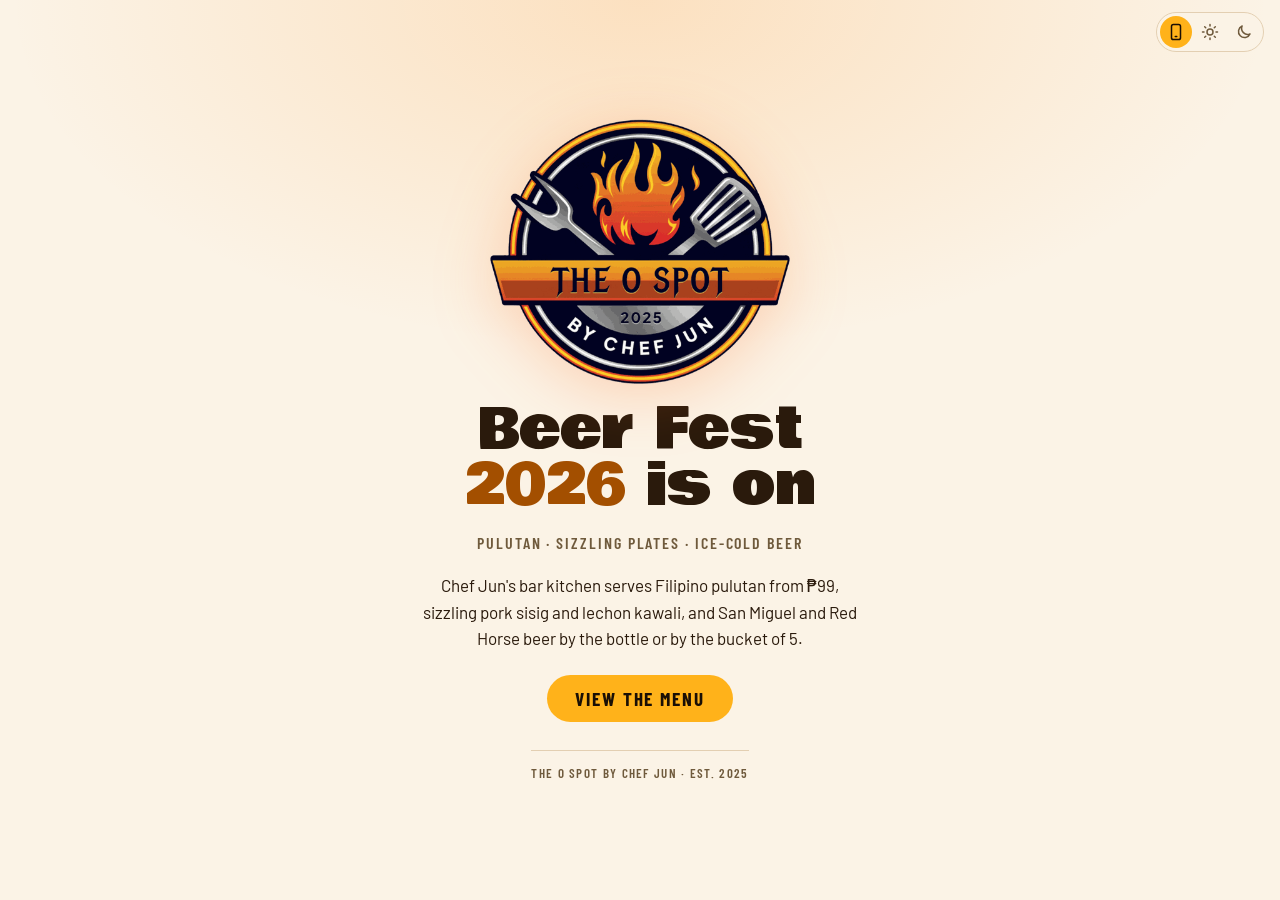
==== index.html @ 9d963316 "Add SEO and AEO: meta, Open Graph, JSON-LD (Restaurant, Menu, FAQ), FAQ section, sitemap, robots, ll" ====
<!doctype html>
<html lang="en-PH">
<head>
<meta charset="utf-8">
<meta name="viewport" content="width=device-width, initial-scale=1, viewport-fit=cover">
<title>The O Spot by Chef Jun | Pulutan, Sizzling Plates &amp; Beer</title>
<meta name="description" content="The O Spot by Chef Jun serves Filipino pulutan, sizzling sisig, lechon kawali and ice-cold San Miguel and Red Horse beer. See the Beer Fest 2026 menu and prices.">
<link rel="canonical" href="https://dhanmarlanortiz.github.io/theospot/">
<meta name="robots" content="index, follow, max-image-preview:large">
<meta property="og:type" content="website">
<meta property="og:site_name" content="The O Spot by Chef Jun">
<meta property="og:locale" content="en_PH">
<meta property="og:title" content="The O Spot by Chef Jun | Pulutan, Sizzling Plates &amp; Beer">
<meta property="og:description" content="The O Spot by Chef Jun serves Filipino pulutan, sizzling sisig, lechon kawali and ice-cold San Miguel and Red Horse beer. See the Beer Fest 2026 menu and prices.">
<meta property="og:url" content="https://dhanmarlanortiz.github.io/theospot/">
<meta property="og:image" content="https://dhanmarlanortiz.github.io/theospot/assets/og-image.jpg">
<meta property="og:image:width" content="1200">
<meta property="og:image:height" content="630">
<meta property="og:image:alt" content="The O Spot by Chef Jun logo">
<meta name="twitter:card" content="summary_large_image">
<meta name="twitter:title" content="The O Spot by Chef Jun | Pulutan, Sizzling Plates &amp; Beer">
<meta name="twitter:description" content="The O Spot by Chef Jun serves Filipino pulutan, sizzling sisig, lechon kawali and ice-cold San Miguel and Red Horse beer. See the Beer Fest 2026 menu and prices.">
<meta name="twitter:image" content="https://dhanmarlanortiz.github.io/theospot/assets/og-image.jpg">
<link rel="icon" href="assets/logo.png">
<meta name="color-scheme" content="dark light">
<meta name="theme-color" content="#140d08">
<script src="assets/theme.js"></script>
<link rel="preconnect" href="https://fonts.googleapis.com">
<link rel="preconnect" href="https://fonts.gstatic.com" crossorigin>
<link rel="stylesheet" href="https://fonts.googleapis.com/css2?family=Bowlby+One&family=Barlow+Condensed:wght@600;700&family=Barlow:wght@400&display=swap">
<style>
:root{
  --bg:#140d08; --fg:#f6ead8; --muted:#b9a58a; --line:#3a2a1b; --amber:#ffb21a; --ink:#1a0f05; --accent:#ffb21a; --glow:rgba(255,106,26,.18);
  --display:"Bowlby One","Arial Black",Impact,sans-serif;
  --cond:"Barlow Condensed","Arial Narrow",sans-serif;
  --body:"Barlow",system-ui,sans-serif;
  color-scheme:dark;
}
@media (prefers-color-scheme: light){
  :root:not([data-theme="dark"]){--bg:#fbf3e6;--fg:#2a1a0c;--muted:#6f5a3c;--line:#e3cfb2;--accent:#a34f00;--glow:rgba(255,150,40,.2);color-scheme:light}
}
:root[data-theme="light"]{--bg:#fbf3e6;--fg:#2a1a0c;--muted:#6f5a3c;--line:#e3cfb2;--accent:#a34f00;--glow:rgba(255,150,40,.2);color-scheme:light}
*{box-sizing:border-box}
html,body{height:100%}
body{margin:0;background:var(--bg);color:var(--fg);font:16px/1.5 var(--body);
  background-image:radial-gradient(900px 500px at 50% 0%,var(--glow),transparent 70%)}
main{min-height:100%;display:grid;place-items:center;text-align:center;padding-inline:16px;
  padding-block:calc(40px + env(safe-area-inset-top,0px)) calc(40px + env(safe-area-inset-bottom,0px))}
.card{display:grid;gap:18px;justify-items:center;max-width:560px}
.logo{width:clamp(200px,55vw,300px);height:auto;filter:drop-shadow(0 10px 30px rgba(255,106,26,.25))}
h1{margin:0;font:400 clamp(34px,8vw,56px)/1 var(--display);text-wrap:balance}
h1 span{color:var(--accent)}
p{margin:0;color:var(--muted);font:600 16px/1.4 var(--cond);letter-spacing:.12em;text-transform:uppercase}
.btn{display:inline-block;margin-top:6px;padding:14px 28px;border-radius:999px;background:var(--amber);color:var(--ink);
  font:700 19px/1 var(--cond);letter-spacing:.1em;text-transform:uppercase;text-decoration:none}
.btn:hover{filter:brightness(1.08)}
.btn:focus-visible{outline:3px solid var(--fg);outline-offset:3px}
footer{color:var(--muted);font:600 13px var(--cond);letter-spacing:.1em;text-transform:uppercase;border-top:1px solid var(--line);padding-top:14px;margin-top:10px}
.theme{position:fixed;top:calc(12px + env(safe-area-inset-top,0px));right:16px;display:flex;gap:2px;padding:3px;border:1.5px solid var(--line);border-radius:999px;background:var(--bg)}
.theme button{display:grid;place-items:center;width:32px;height:32px;padding:0;border:0;border-radius:999px;background:transparent;color:var(--muted);cursor:pointer}
.theme button svg{width:18px;height:18px}
.theme button:hover{color:var(--fg)}
.theme button[aria-pressed="true"]{background:var(--amber);color:var(--ink)}
.theme button:focus-visible{outline:2px solid var(--accent);outline-offset:2px}
.lead{margin:0;max-width:44ch;color:var(--fg);font:400 17px/1.55 var(--body);letter-spacing:0;text-transform:none}
</style>
<script type="application/ld+json">
{
 "@context": "https://schema.org",
 "@graph": [
  {
   "@type": "Restaurant",
   "@id": "https://dhanmarlanortiz.github.io/theospot/#restaurant",
   "name": "The O Spot by Chef Jun",
   "alternateName": "The O Spot",
   "url": "https://dhanmarlanortiz.github.io/theospot/",
   "logo": "https://dhanmarlanortiz.github.io/theospot/assets/logo.png",
   "image": "https://dhanmarlanortiz.github.io/theospot/assets/og-image.jpg",
   "foundingDate": "2025",
   "servesCuisine": [
    "Filipino",
    "Pulutan",
    "Bar food"
   ],
   "priceRange": "₱20–₱390",
   "currenciesAccepted": "PHP",
   "hasMenu": "https://dhanmarlanortiz.github.io/theospot/menu/"
  },
  {
   "@type": "WebSite",
   "@id": "https://dhanmarlanortiz.github.io/theospot/#website",
   "name": "The O Spot by Chef Jun",
   "url": "https://dhanmarlanortiz.github.io/theospot/",
   "inLanguage": "en-PH",
   "publisher": {
    "@id": "https://dhanmarlanortiz.github.io/theospot/#restaurant"
   }
  }
 ]
}
</script>
</head>
<body>
    <div class="theme" role="group" aria-label="Color theme">
  <button type="button" data-theme-set="auto" aria-pressed="true" aria-label="Match phone setting" title="Match phone setting"><svg viewBox="0 0 24 24" fill="none" stroke="currentColor" stroke-width="2" stroke-linecap="round" stroke-linejoin="round"><rect x="6" y="2" width="12" height="20" rx="2.5"/><path d="M11 18h2"/></svg></button>
  <button type="button" data-theme-set="light" aria-pressed="false" aria-label="Light mode" title="Light mode"><svg viewBox="0 0 24 24" fill="none" stroke="currentColor" stroke-width="2" stroke-linecap="round"><circle cx="12" cy="12" r="4"/><path d="M12 2v2M12 20v2M4.9 4.9l1.4 1.4M17.7 17.7l1.4 1.4M2 12h2M20 12h2M4.9 19.1l1.4-1.4M17.7 6.3l1.4-1.4"/></svg></button>
  <button type="button" data-theme-set="dark" aria-pressed="false" aria-label="Dark mode" title="Dark mode"><svg viewBox="0 0 24 24" fill="none" stroke="currentColor" stroke-width="2" stroke-linecap="round" stroke-linejoin="round"><path d="M20 14.5A8 8 0 0 1 9.5 4a8 8 0 1 0 10.5 10.5z"/></svg></button>
</div>
<main>
  <div class="card">
    <img class="logo" src="assets/logo.png" width="480" height="424" alt="The O Spot by Chef Jun logo">
    <h1>Beer Fest <span>2026</span> is on</h1>
    <p>Pulutan · Sizzling plates · Ice-cold beer</p>
    <p class="lead">Chef Jun's bar kitchen serves Filipino pulutan from ₱99, sizzling pork sisig and lechon kawali, and San Miguel and Red Horse beer by the bottle or by the bucket of 5.</p>
    <a class="btn" href="menu/">View the menu</a>
    <footer>The O Spot by Chef Jun · Est. 2025</footer>
  </div>
</main>
</body>
</html>
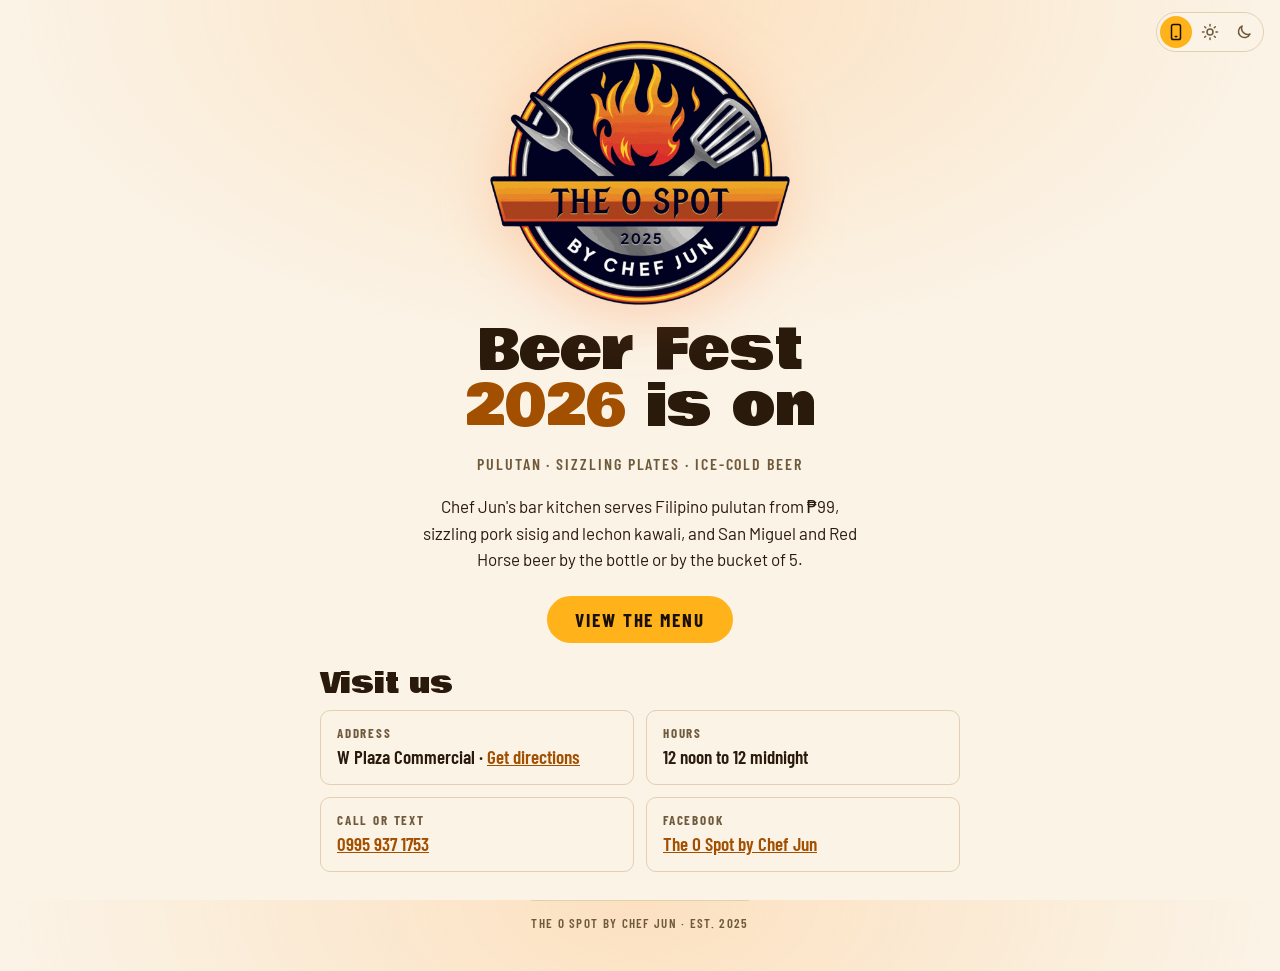
==== commit b83f1bf8: "Add location, hours, phone, map and Facebook to pages and structured data Co-Authored-By: Claude Opu" ====
--- a/index.html
+++ b/index.html
@@ -14,6 +14,8 @@
 <meta property="og:description" content="The O Spot by Chef Jun serves Filipino pulutan, sizzling sisig, lechon kawali and ice-cold San Miguel and Red Horse beer. See the Beer Fest 2026 menu and prices.">
 <meta property="og:url" content="https://dhanmarlanortiz.github.io/theospot/">
 <meta property="og:image" content="https://dhanmarlanortiz.github.io/theospot/assets/og-image.jpg">
+<meta property="og:image:secure_url" content="https://dhanmarlanortiz.github.io/theospot/assets/og-image.jpg">
+<meta property="og:image:type" content="image/jpeg">
 <meta property="og:image:width" content="1200">
 <meta property="og:image:height" content="630">
 <meta property="og:image:alt" content="The O Spot by Chef Jun logo">
@@ -21,7 +23,10 @@
 <meta name="twitter:title" content="The O Spot by Chef Jun | Pulutan, Sizzling Plates &amp; Beer">
 <meta name="twitter:description" content="The O Spot by Chef Jun serves Filipino pulutan, sizzling sisig, lechon kawali and ice-cold San Miguel and Red Horse beer. See the Beer Fest 2026 menu and prices.">
 <meta name="twitter:image" content="https://dhanmarlanortiz.github.io/theospot/assets/og-image.jpg">
-<link rel="icon" href="assets/logo.png">
+<link rel="icon" href="favicon.ico" sizes="any">
+<link rel="icon" type="image/png" sizes="32x32" href="assets/favicon-32.png">
+<link rel="apple-touch-icon" href="assets/apple-touch-icon.png">
+<link rel="manifest" href="site.webmanifest">
 <meta name="color-scheme" content="dark light">
 <meta name="theme-color" content="#140d08">
 <script src="assets/theme.js"></script>
@@ -46,7 +51,7 @@
   background-image:radial-gradient(900px 500px at 50% 0%,var(--glow),transparent 70%)}
 main{min-height:100%;display:grid;place-items:center;text-align:center;padding-inline:16px;
   padding-block:calc(40px + env(safe-area-inset-top,0px)) calc(40px + env(safe-area-inset-bottom,0px))}
-.card{display:grid;gap:18px;justify-items:center;max-width:560px}
+.card{display:grid;gap:18px;justify-items:center;max-width:640px;width:100%}
 .logo{width:clamp(200px,55vw,300px);height:auto;filter:drop-shadow(0 10px 30px rgba(255,106,26,.25))}
 h1{margin:0;font:400 clamp(34px,8vw,56px)/1 var(--display);text-wrap:balance}
 h1 span{color:var(--accent)}
@@ -63,6 +68,13 @@
 .theme button[aria-pressed="true"]{background:var(--amber);color:var(--ink)}
 .theme button:focus-visible{outline:2px solid var(--accent);outline-offset:2px}
 .lead{margin:0;max-width:44ch;color:var(--fg);font:400 17px/1.55 var(--body);letter-spacing:0;text-transform:none}
+.visit{padding-block:8px 0;width:100%;text-align:left}
+.visit h2{margin:0 0 10px;font:400 clamp(22px,3.5vw,28px)/1.1 var(--display)}
+.visit dl{margin:0;display:grid;grid-template-columns:repeat(auto-fit,minmax(min(100%,210px),1fr));gap:12px}
+.visit dl div{min-width:0;padding:14px 16px;border:1px solid var(--line);border-radius:10px}
+.visit dt{font:700 13px var(--cond);letter-spacing:.14em;text-transform:uppercase;color:var(--muted)}
+.visit dd{margin:4px 0 0;font:600 19px/1.3 var(--cond);overflow-wrap:anywhere}
+.visit a{color:var(--accent)}
 </style>
 <script type="application/ld+json">
 {
@@ -84,7 +96,38 @@
    ],
    "priceRange": "₱20–₱390",
    "currenciesAccepted": "PHP",
-   "hasMenu": "https://dhanmarlanortiz.github.io/theospot/menu/"
+   "hasMenu": "https://dhanmarlanortiz.github.io/theospot/menu/",
+   "telephone": "+63-995-937-1753",
+   "address": {
+    "@type": "PostalAddress",
+    "streetAddress": "W Plaza Commercial",
+    "addressCountry": "PH"
+   },
+   "geo": {
+    "@type": "GeoCoordinates",
+    "latitude": 12.9922012,
+    "longitude": 124.0249878
+   },
+   "hasMap": "https://www.google.com/maps/place/W+Plaza+Commercial/@12.9922012,124.0224129,1058m/data=!3m2!1e3!4b1!4m6!3m5!1s0x33a0ef007dd5b9c7:0x67f7fab3412676c0!8m2!3d12.9922012!4d124.0249878!16s%2Fg%2F11ldqmd6lp",
+   "sameAs": [
+    "https://www.facebook.com/profile.php?id=61582325510335"
+   ],
+   "openingHoursSpecification": [
+    {
+     "@type": "OpeningHoursSpecification",
+     "dayOfWeek": [
+      "Monday",
+      "Tuesday",
+      "Wednesday",
+      "Thursday",
+      "Friday",
+      "Saturday",
+      "Sunday"
+     ],
+     "opens": "12:00",
+     "closes": "23:59"
+    }
+   ]
   },
   {
    "@type": "WebSite",
@@ -113,6 +156,15 @@
     <p>Pulutan · Sizzling plates · Ice-cold beer</p>
     <p class="lead">Chef Jun's bar kitchen serves Filipino pulutan from ₱99, sizzling pork sisig and lechon kawali, and San Miguel and Red Horse beer by the bottle or by the bucket of 5.</p>
     <a class="btn" href="menu/">View the menu</a>
+    <section class="visit" id="visit" aria-labelledby="visit-title">
+      <h2 id="visit-title">Visit us</h2>
+      <dl>
+        <div><dt>Address</dt><dd>W Plaza Commercial · <a href="https://www.google.com/maps/place/W+Plaza+Commercial/@12.9922012,124.0224129,1058m/data=!3m2!1e3!4b1!4m6!3m5!1s0x33a0ef007dd5b9c7:0x67f7fab3412676c0!8m2!3d12.9922012!4d124.0249878!16s%2Fg%2F11ldqmd6lp" target="_blank" rel="noopener">Get directions</a></dd></div>
+        <div><dt>Hours</dt><dd>12 noon to 12 midnight</dd></div>
+        <div><dt>Call or text</dt><dd><a href="tel:+639959371753">0995 937 1753</a></dd></div>
+        <div><dt>Facebook</dt><dd><a href="https://www.facebook.com/profile.php?id=61582325510335" target="_blank" rel="noopener">The O Spot by Chef Jun</a></dd></div>
+      </dl>
+    </section>
     <footer>The O Spot by Chef Jun · Est. 2025</footer>
   </div>
 </main>
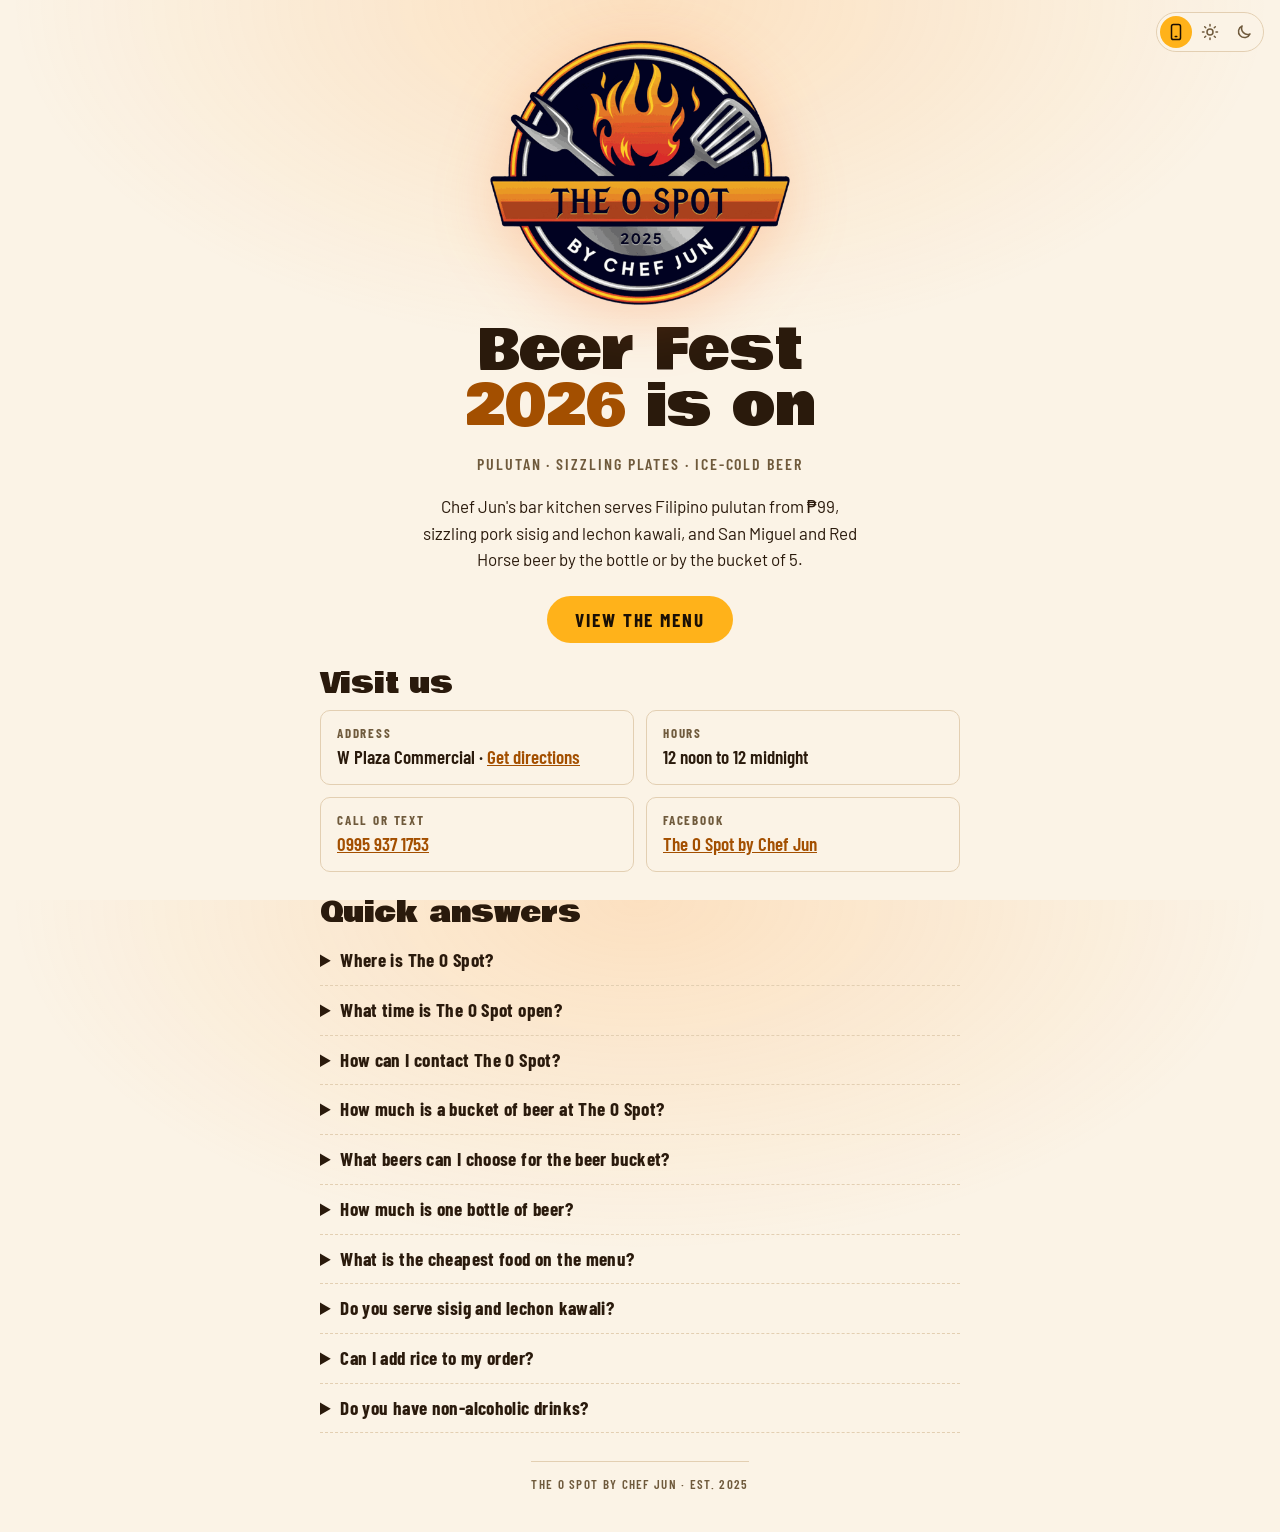
==== commit c1ea0545: "Keep menu page menu-only; move Visit us and FAQ to homepage Co-Authored-By: Claude Opus 5.5 <noreply" ====
--- a/index.html
+++ b/index.html
@@ -75,6 +75,12 @@
 .visit dt{font:700 13px var(--cond);letter-spacing:.14em;text-transform:uppercase;color:var(--muted)}
 .visit dd{margin:4px 0 0;font:600 19px/1.3 var(--cond);overflow-wrap:anywhere}
 .visit a{color:var(--accent)}
+.faq{width:100%;text-align:left;padding-block:8px 0}
+.faq h2{margin:0 0 8px;font:400 clamp(22px,3.5vw,28px)/1.1 var(--display)}
+.faq details{border-bottom:1px dashed var(--line);padding-block:12px}
+.faq summary{cursor:pointer;font:700 19px/1.3 var(--cond);letter-spacing:.02em}
+.faq summary:focus-visible{outline:2px solid var(--accent);outline-offset:3px}
+.faq details p{margin:8px 0 0;color:var(--muted);font:400 16px/1.5 var(--body);letter-spacing:0;text-transform:none;max-width:65ch}
 </style>
 <script type="application/ld+json">
 {
@@ -138,6 +144,92 @@
    "publisher": {
     "@id": "https://dhanmarlanortiz.github.io/theospot/#restaurant"
    }
+  },
+  {
+   "@type": "FAQPage",
+   "@id": "https://dhanmarlanortiz.github.io/theospot/#faq",
+   "mainEntity": [
+    {
+     "@type": "Question",
+     "name": "Where is The O Spot?",
+     "acceptedAnswer": {
+      "@type": "Answer",
+      "text": "The O Spot by Chef Jun is at W Plaza Commercial. Use the Google Maps link for directions."
+     }
+    },
+    {
+     "@type": "Question",
+     "name": "What time is The O Spot open?",
+     "acceptedAnswer": {
+      "@type": "Answer",
+      "text": "The O Spot is open from 12 noon to 12 midnight."
+     }
+    },
+    {
+     "@type": "Question",
+     "name": "How can I contact The O Spot?",
+     "acceptedAnswer": {
+      "@type": "Answer",
+      "text": "Call or text 0995 937 1753, or message the Facebook page."
+     }
+    },
+    {
+     "@type": "Question",
+     "name": "How much is a bucket of beer at The O Spot?",
+     "acceptedAnswer": {
+      "@type": "Answer",
+      "text": "The Mix & Match Beer Bucket of 5 is ₱390. That is ₱35 less than buying 5 bottles at ₱85 each."
+     }
+    },
+    {
+     "@type": "Question",
+     "name": "What beers can I choose for the beer bucket?",
+     "acceptedAnswer": {
+      "@type": "Answer",
+      "text": "You can mix any 5 bottles of San Miguel Light, San Miguel Flavored Beer (Apple), San Miguel Pale Pilsen, San Mig Super Dry and Red Horse."
+     }
+    },
+    {
+     "@type": "Question",
+     "name": "How much is one bottle of beer?",
+     "acceptedAnswer": {
+      "@type": "Answer",
+      "text": "A single bottle of beer is ₱85."
+     }
+    },
+    {
+     "@type": "Question",
+     "name": "What is the cheapest food on the menu?",
+     "acceptedAnswer": {
+      "@type": "Answer",
+      "text": "Chicken Poppers, French Fries and Cheese Stick are ₱99 each."
+     }
+    },
+    {
+     "@type": "Question",
+     "name": "Do you serve sisig and lechon kawali?",
+     "acceptedAnswer": {
+      "@type": "Answer",
+      "text": "Yes. Sizzling Pork Sisig and Lechon Kawali are ₱149 each."
+     }
+    },
+    {
+     "@type": "Question",
+     "name": "Can I add rice to my order?",
+     "acceptedAnswer": {
+      "@type": "Answer",
+      "text": "Yes. Rice is available as an add-on for ₱20."
+     }
+    },
+    {
+     "@type": "Question",
+     "name": "Do you have non-alcoholic drinks?",
+     "acceptedAnswer": {
+      "@type": "Answer",
+      "text": "Yes. Softdrinks (Coke, Sprite or Royal) are ₱25 and mineral water is ₱20."
+     }
+    }
+   ]
   }
  ]
 }
@@ -165,6 +257,19 @@
         <div><dt>Facebook</dt><dd><a href="https://www.facebook.com/profile.php?id=61582325510335" target="_blank" rel="noopener">The O Spot by Chef Jun</a></dd></div>
       </dl>
     </section>
+    <section class="faq" id="faq" aria-labelledby="faq-title">
+      <h2 id="faq-title">Quick answers</h2>
+      <details><summary>Where is The O Spot?</summary><p>The O Spot by Chef Jun is at W Plaza Commercial. Use the Google Maps link for directions.</p></details>
+      <details><summary>What time is The O Spot open?</summary><p>The O Spot is open from 12 noon to 12 midnight.</p></details>
+      <details><summary>How can I contact The O Spot?</summary><p>Call or text 0995 937 1753, or message the Facebook page.</p></details>
+      <details><summary>How much is a bucket of beer at The O Spot?</summary><p>The Mix & Match Beer Bucket of 5 is ₱390. That is ₱35 less than buying 5 bottles at ₱85 each.</p></details>
+      <details><summary>What beers can I choose for the beer bucket?</summary><p>You can mix any 5 bottles of San Miguel Light, San Miguel Flavored Beer (Apple), San Miguel Pale Pilsen, San Mig Super Dry and Red Horse.</p></details>
+      <details><summary>How much is one bottle of beer?</summary><p>A single bottle of beer is ₱85.</p></details>
+      <details><summary>What is the cheapest food on the menu?</summary><p>Chicken Poppers, French Fries and Cheese Stick are ₱99 each.</p></details>
+      <details><summary>Do you serve sisig and lechon kawali?</summary><p>Yes. Sizzling Pork Sisig and Lechon Kawali are ₱149 each.</p></details>
+      <details><summary>Can I add rice to my order?</summary><p>Yes. Rice is available as an add-on for ₱20.</p></details>
+      <details><summary>Do you have non-alcoholic drinks?</summary><p>Yes. Softdrinks (Coke, Sprite or Royal) are ₱25 and mineral water is ₱20.</p></details>
+    </section>
     <footer>The O Spot by Chef Jun · Est. 2025</footer>
   </div>
 </main>
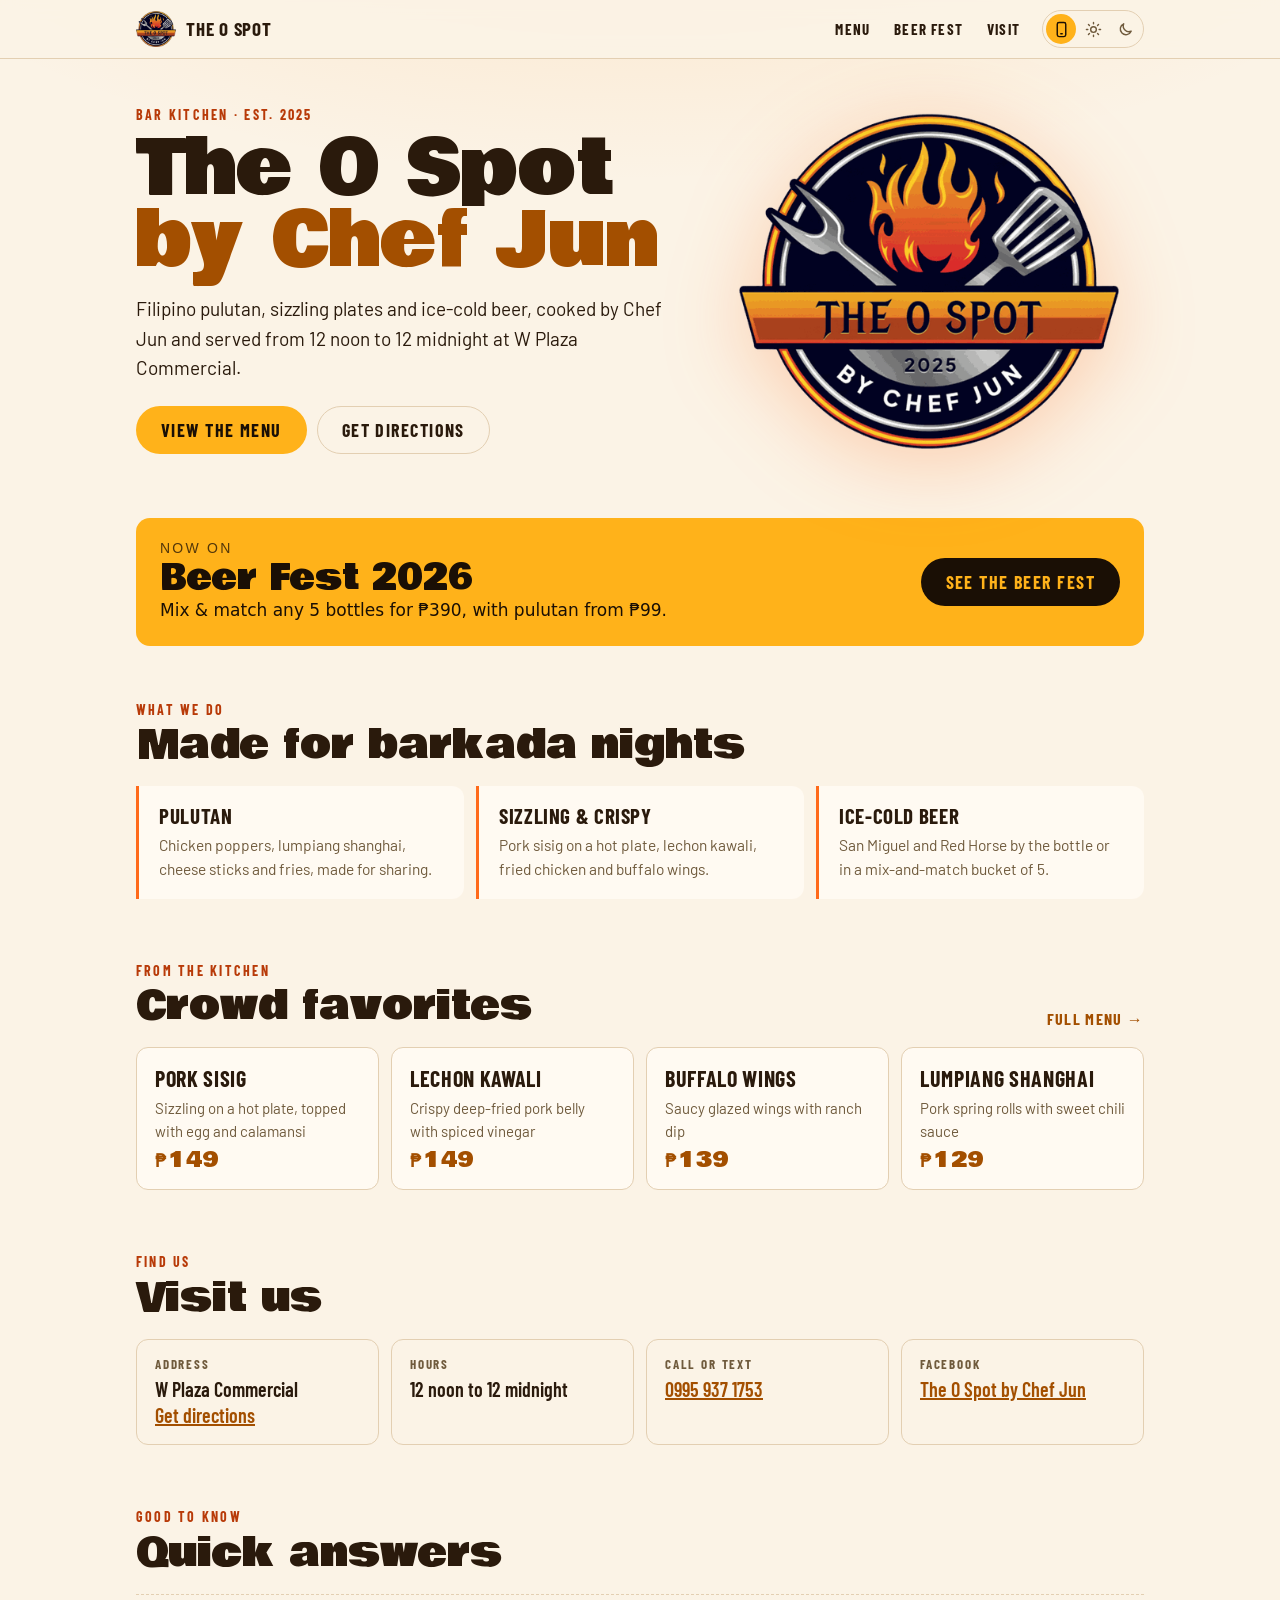
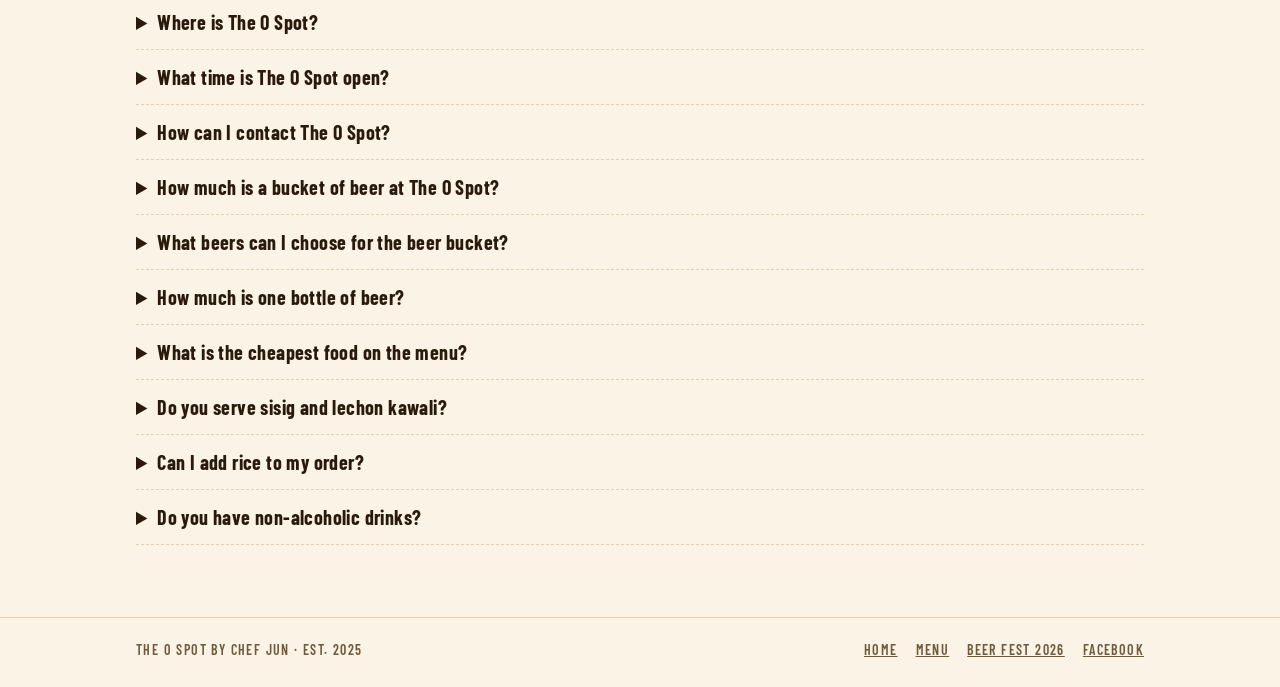
==== commit cfd9f89e: "Restructure site: business homepage, Beer Fest 2026 landing page, shared stylesheet Co-Authored-By: " ====
--- a/index.html
+++ b/index.html
@@ -4,14 +4,14 @@
 <meta charset="utf-8">
 <meta name="viewport" content="width=device-width, initial-scale=1, viewport-fit=cover">
 <title>The O Spot by Chef Jun | Pulutan, Sizzling Plates &amp; Beer</title>
-<meta name="description" content="The O Spot by Chef Jun serves Filipino pulutan, sizzling sisig, lechon kawali and ice-cold San Miguel and Red Horse beer. See the Beer Fest 2026 menu and prices.">
+<meta name="description" content="The O Spot by Chef Jun is a bar kitchen at W Plaza Commercial serving Filipino pulutan, sizzling sisig, lechon kawali and ice-cold beer, open 12 noon to 12 midnight.">
 <link rel="canonical" href="https://dhanmarlanortiz.github.io/theospot/">
 <meta name="robots" content="index, follow, max-image-preview:large">
 <meta property="og:type" content="website">
 <meta property="og:site_name" content="The O Spot by Chef Jun">
 <meta property="og:locale" content="en_PH">
 <meta property="og:title" content="The O Spot by Chef Jun | Pulutan, Sizzling Plates &amp; Beer">
-<meta property="og:description" content="The O Spot by Chef Jun serves Filipino pulutan, sizzling sisig, lechon kawali and ice-cold San Miguel and Red Horse beer. See the Beer Fest 2026 menu and prices.">
+<meta property="og:description" content="The O Spot by Chef Jun is a bar kitchen at W Plaza Commercial serving Filipino pulutan, sizzling sisig, lechon kawali and ice-cold beer, open 12 noon to 12 midnight.">
 <meta property="og:url" content="https://dhanmarlanortiz.github.io/theospot/">
 <meta property="og:image" content="https://dhanmarlanortiz.github.io/theospot/assets/og-image.jpg">
 <meta property="og:image:secure_url" content="https://dhanmarlanortiz.github.io/theospot/assets/og-image.jpg">
@@ -21,7 +21,7 @@
 <meta property="og:image:alt" content="The O Spot by Chef Jun logo">
 <meta name="twitter:card" content="summary_large_image">
 <meta name="twitter:title" content="The O Spot by Chef Jun | Pulutan, Sizzling Plates &amp; Beer">
-<meta name="twitter:description" content="The O Spot by Chef Jun serves Filipino pulutan, sizzling sisig, lechon kawali and ice-cold San Miguel and Red Horse beer. See the Beer Fest 2026 menu and prices.">
+<meta name="twitter:description" content="The O Spot by Chef Jun is a bar kitchen at W Plaza Commercial serving Filipino pulutan, sizzling sisig, lechon kawali and ice-cold beer, open 12 noon to 12 midnight.">
 <meta name="twitter:image" content="https://dhanmarlanortiz.github.io/theospot/assets/og-image.jpg">
 <link rel="icon" href="favicon.ico" sizes="any">
 <link rel="icon" type="image/png" sizes="32x32" href="assets/favicon-32.png">
@@ -32,55 +32,26 @@
 <script src="assets/theme.js"></script>
 <link rel="preconnect" href="https://fonts.googleapis.com">
 <link rel="preconnect" href="https://fonts.gstatic.com" crossorigin>
-<link rel="stylesheet" href="https://fonts.googleapis.com/css2?family=Bowlby+One&family=Barlow+Condensed:wght@600;700&family=Barlow:wght@400&display=swap">
+<link rel="stylesheet" href="https://fonts.googleapis.com/css2?family=Bowlby+One&family=Barlow+Condensed:wght@500;600;700&family=Barlow:wght@400;500&display=swap">
+<link rel="stylesheet" href="assets/site.css">
 <style>
-:root{
-  --bg:#140d08; --fg:#f6ead8; --muted:#b9a58a; --line:#3a2a1b; --amber:#ffb21a; --ink:#1a0f05; --accent:#ffb21a; --glow:rgba(255,106,26,.18);
-  --display:"Bowlby One","Arial Black",Impact,sans-serif;
-  --cond:"Barlow Condensed","Arial Narrow",sans-serif;
-  --body:"Barlow",system-ui,sans-serif;
-  color-scheme:dark;
-}
-@media (prefers-color-scheme: light){
-  :root:not([data-theme="dark"]){--bg:#fbf3e6;--fg:#2a1a0c;--muted:#6f5a3c;--line:#e3cfb2;--accent:#a34f00;--glow:rgba(255,150,40,.2);color-scheme:light}
-}
-:root[data-theme="light"]{--bg:#fbf3e6;--fg:#2a1a0c;--muted:#6f5a3c;--line:#e3cfb2;--accent:#a34f00;--glow:rgba(255,150,40,.2);color-scheme:light}
-*{box-sizing:border-box}
-html,body{height:100%}
-body{margin:0;background:var(--bg);color:var(--fg);font:16px/1.5 var(--body);
-  background-image:radial-gradient(900px 500px at 50% 0%,var(--glow),transparent 70%)}
-main{min-height:100%;display:grid;place-items:center;text-align:center;padding-inline:16px;
-  padding-block:calc(40px + env(safe-area-inset-top,0px)) calc(40px + env(safe-area-inset-bottom,0px))}
-.card{display:grid;gap:18px;justify-items:center;max-width:640px;width:100%}
-.logo{width:clamp(200px,55vw,300px);height:auto;filter:drop-shadow(0 10px 30px rgba(255,106,26,.25))}
-h1{margin:0;font:400 clamp(34px,8vw,56px)/1 var(--display);text-wrap:balance}
-h1 span{color:var(--accent)}
-p{margin:0;color:var(--muted);font:600 16px/1.4 var(--cond);letter-spacing:.12em;text-transform:uppercase}
-.btn{display:inline-block;margin-top:6px;padding:14px 28px;border-radius:999px;background:var(--amber);color:var(--ink);
-  font:700 19px/1 var(--cond);letter-spacing:.1em;text-transform:uppercase;text-decoration:none}
-.btn:hover{filter:brightness(1.08)}
-.btn:focus-visible{outline:3px solid var(--fg);outline-offset:3px}
-footer{color:var(--muted);font:600 13px var(--cond);letter-spacing:.1em;text-transform:uppercase;border-top:1px solid var(--line);padding-top:14px;margin-top:10px}
-.theme{position:fixed;top:calc(12px + env(safe-area-inset-top,0px));right:16px;display:flex;gap:2px;padding:3px;border:1.5px solid var(--line);border-radius:999px;background:var(--bg)}
-.theme button{display:grid;place-items:center;width:32px;height:32px;padding:0;border:0;border-radius:999px;background:transparent;color:var(--muted);cursor:pointer}
-.theme button svg{width:18px;height:18px}
-.theme button:hover{color:var(--fg)}
-.theme button[aria-pressed="true"]{background:var(--amber);color:var(--ink)}
-.theme button:focus-visible{outline:2px solid var(--accent);outline-offset:2px}
-.lead{margin:0;max-width:44ch;color:var(--fg);font:400 17px/1.55 var(--body);letter-spacing:0;text-transform:none}
-.visit{padding-block:8px 0;width:100%;text-align:left}
-.visit h2{margin:0 0 10px;font:400 clamp(22px,3.5vw,28px)/1.1 var(--display)}
-.visit dl{margin:0;display:grid;grid-template-columns:repeat(auto-fit,minmax(min(100%,210px),1fr));gap:12px}
-.visit dl div{min-width:0;padding:14px 16px;border:1px solid var(--line);border-radius:10px}
-.visit dt{font:700 13px var(--cond);letter-spacing:.14em;text-transform:uppercase;color:var(--muted)}
-.visit dd{margin:4px 0 0;font:600 19px/1.3 var(--cond);overflow-wrap:anywhere}
-.visit a{color:var(--accent)}
-.faq{width:100%;text-align:left;padding-block:8px 0}
-.faq h2{margin:0 0 8px;font:400 clamp(22px,3.5vw,28px)/1.1 var(--display)}
-.faq details{border-bottom:1px dashed var(--line);padding-block:12px}
-.faq summary{cursor:pointer;font:700 19px/1.3 var(--cond);letter-spacing:.02em}
-.faq summary:focus-visible{outline:2px solid var(--accent);outline-offset:3px}
-.faq details p{margin:8px 0 0;color:var(--muted);font:400 16px/1.5 var(--body);letter-spacing:0;text-transform:none;max-width:65ch}
+.hero{display:grid;grid-template-columns:1.25fr 1fr;gap:24px 40px;align-items:center;padding-block:48px 24px}
+.hero h1{margin:10px 0 16px;font:400 clamp(40px,7vw,76px)/.95 var(--display)}
+.hero h1 span{color:var(--accent)}
+.hero .lead{margin-bottom:24px}
+.hero-logo{justify-self:center;width:min(100%,380px);filter:drop-shadow(0 14px 40px rgba(255,106,26,.28))}
+@media (max-width:760px){.hero{grid-template-columns:1fr;padding-block:28px 8px}.hero-logo{order:-1;width:min(70%,260px)}}
+.fest{margin-top:40px;display:grid;grid-template-columns:1fr auto;align-items:center;gap:16px 24px;padding:22px 24px;border-radius:14px;
+  background:var(--amber);color:var(--ink)}
+.fest .eyebrow{color:var(--ink);opacity:.75}
+.fest h2{margin:4px 0 2px;font:400 clamp(24px,4vw,34px)/1 var(--display)}
+.fest p{margin:0;font-weight:500}
+.fest .btn{background:var(--ink);color:var(--amber)}
+@media (max-width:600px){.fest{grid-template-columns:1fr}}
+.pillars{list-style:none;margin:0;padding:0;display:grid;grid-template-columns:repeat(auto-fit,minmax(min(100%,240px),1fr));gap:12px}
+.pillars li{padding:18px 20px;border-left:3px solid var(--flame);background:var(--panel);border-radius:0 12px 12px 0}
+.pillars h3{margin:0 0 4px;font:700 21px/1.15 var(--cond);text-transform:uppercase;letter-spacing:.03em}
+.pillars p{margin:0;color:var(--muted);font-size:15.5px}
 </style>
 <script type="application/ld+json">
 {
@@ -236,42 +207,100 @@
 </script>
 </head>
 <body>
+<header class="topbar">
+  <div class="wrap">
+    <a class="brand" href="./"><img src="assets/logo.png" width="480" height="424" alt="The O Spot by Chef Jun home"><span>The O Spot</span></a>
+    <nav class="links" aria-label="Main">
+      <a href="menu/">Menu</a>
+      <a href="beerfest-2026/">Beer Fest</a>
+      <a href="./#visit">Visit</a>
+    </nav>
     <div class="theme" role="group" aria-label="Color theme">
-  <button type="button" data-theme-set="auto" aria-pressed="true" aria-label="Match phone setting" title="Match phone setting"><svg viewBox="0 0 24 24" fill="none" stroke="currentColor" stroke-width="2" stroke-linecap="round" stroke-linejoin="round"><rect x="6" y="2" width="12" height="20" rx="2.5"/><path d="M11 18h2"/></svg></button>
-  <button type="button" data-theme-set="light" aria-pressed="false" aria-label="Light mode" title="Light mode"><svg viewBox="0 0 24 24" fill="none" stroke="currentColor" stroke-width="2" stroke-linecap="round"><circle cx="12" cy="12" r="4"/><path d="M12 2v2M12 20v2M4.9 4.9l1.4 1.4M17.7 17.7l1.4 1.4M2 12h2M20 12h2M4.9 19.1l1.4-1.4M17.7 6.3l1.4-1.4"/></svg></button>
-  <button type="button" data-theme-set="dark" aria-pressed="false" aria-label="Dark mode" title="Dark mode"><svg viewBox="0 0 24 24" fill="none" stroke="currentColor" stroke-width="2" stroke-linecap="round" stroke-linejoin="round"><path d="M20 14.5A8 8 0 0 1 9.5 4a8 8 0 1 0 10.5 10.5z"/></svg></button>
-</div>
-<main>
-  <div class="card">
-    <img class="logo" src="assets/logo.png" width="480" height="424" alt="The O Spot by Chef Jun logo">
-    <h1>Beer Fest <span>2026</span> is on</h1>
-    <p>Pulutan · Sizzling plates · Ice-cold beer</p>
-    <p class="lead">Chef Jun's bar kitchen serves Filipino pulutan from ₱99, sizzling pork sisig and lechon kawali, and San Miguel and Red Horse beer by the bottle or by the bucket of 5.</p>
-    <a class="btn" href="menu/">View the menu</a>
-    <section class="visit" id="visit" aria-labelledby="visit-title">
-      <h2 id="visit-title">Visit us</h2>
-      <dl>
-        <div><dt>Address</dt><dd>W Plaza Commercial · <a href="https://www.google.com/maps/place/W+Plaza+Commercial/@12.9922012,124.0224129,1058m/data=!3m2!1e3!4b1!4m6!3m5!1s0x33a0ef007dd5b9c7:0x67f7fab3412676c0!8m2!3d12.9922012!4d124.0249878!16s%2Fg%2F11ldqmd6lp" target="_blank" rel="noopener">Get directions</a></dd></div>
-        <div><dt>Hours</dt><dd>12 noon to 12 midnight</dd></div>
-        <div><dt>Call or text</dt><dd><a href="tel:+639959371753">0995 937 1753</a></dd></div>
-        <div><dt>Facebook</dt><dd><a href="https://www.facebook.com/profile.php?id=61582325510335" target="_blank" rel="noopener">The O Spot by Chef Jun</a></dd></div>
-      </dl>
-    </section>
-    <section class="faq" id="faq" aria-labelledby="faq-title">
-      <h2 id="faq-title">Quick answers</h2>
-      <details><summary>Where is The O Spot?</summary><p>The O Spot by Chef Jun is at W Plaza Commercial. Use the Google Maps link for directions.</p></details>
-      <details><summary>What time is The O Spot open?</summary><p>The O Spot is open from 12 noon to 12 midnight.</p></details>
-      <details><summary>How can I contact The O Spot?</summary><p>Call or text 0995 937 1753, or message the Facebook page.</p></details>
-      <details><summary>How much is a bucket of beer at The O Spot?</summary><p>The Mix & Match Beer Bucket of 5 is ₱390. That is ₱35 less than buying 5 bottles at ₱85 each.</p></details>
-      <details><summary>What beers can I choose for the beer bucket?</summary><p>You can mix any 5 bottles of San Miguel Light, San Miguel Flavored Beer (Apple), San Miguel Pale Pilsen, San Mig Super Dry and Red Horse.</p></details>
-      <details><summary>How much is one bottle of beer?</summary><p>A single bottle of beer is ₱85.</p></details>
-      <details><summary>What is the cheapest food on the menu?</summary><p>Chicken Poppers, French Fries and Cheese Stick are ₱99 each.</p></details>
-      <details><summary>Do you serve sisig and lechon kawali?</summary><p>Yes. Sizzling Pork Sisig and Lechon Kawali are ₱149 each.</p></details>
-      <details><summary>Can I add rice to my order?</summary><p>Yes. Rice is available as an add-on for ₱20.</p></details>
-      <details><summary>Do you have non-alcoholic drinks?</summary><p>Yes. Softdrinks (Coke, Sprite or Royal) are ₱25 and mineral water is ₱20.</p></details>
-    </section>
-    <footer>The O Spot by Chef Jun · Est. 2025</footer>
+        <button type="button" data-theme-set="auto" aria-pressed="true" aria-label="Match phone setting" title="Match phone setting"><svg viewBox="0 0 24 24" fill="none" stroke="currentColor" stroke-width="2" stroke-linecap="round" stroke-linejoin="round"><rect x="6" y="2" width="12" height="20" rx="2.5"/><path d="M11 18h2"/></svg></button>
+        <button type="button" data-theme-set="light" aria-pressed="false" aria-label="Light mode" title="Light mode"><svg viewBox="0 0 24 24" fill="none" stroke="currentColor" stroke-width="2" stroke-linecap="round"><circle cx="12" cy="12" r="4"/><path d="M12 2v2M12 20v2M4.9 4.9l1.4 1.4M17.7 17.7l1.4 1.4M2 12h2M20 12h2M4.9 19.1l1.4-1.4M17.7 6.3l1.4-1.4"/></svg></button>
+        <button type="button" data-theme-set="dark" aria-pressed="false" aria-label="Dark mode" title="Dark mode"><svg viewBox="0 0 24 24" fill="none" stroke="currentColor" stroke-width="2" stroke-linecap="round" stroke-linejoin="round"><path d="M20 14.5A8 8 0 0 1 9.5 4a8 8 0 1 0 10.5 10.5z"/></svg></button>
+      </div>
   </div>
+</header>
+<main class="wrap">
+  <section class="hero">
+    <div>
+      <p class="eyebrow">Bar kitchen · Est. 2025</p>
+      <h1>The O Spot <span>by Chef Jun</span></h1>
+      <p class="lead">Filipino pulutan, sizzling plates and ice-cold beer, cooked by Chef Jun and served from 12 noon to 12 midnight at W Plaza Commercial.</p>
+      <div class="actions">
+        <a class="btn btn-primary" href="menu/">View the menu</a>
+        <a class="btn btn-ghost" href="https://www.google.com/maps/place/W+Plaza+Commercial/@12.9922012,124.0224129,1058m/data=!3m2!1e3!4b1!4m6!3m5!1s0x33a0ef007dd5b9c7:0x67f7fab3412676c0!8m2!3d12.9922012!4d124.0249878!16s%2Fg%2F11ldqmd6lp" target="_blank" rel="noopener">Get directions</a>
+      </div>
+    </div>
+    <img class="hero-logo" src="assets/logo.png" width="480" height="424" alt="The O Spot by Chef Jun logo">
+  </section>
+
+  <aside class="fest" aria-label="Beer Fest 2026">
+    <div>
+      <p class="eyebrow">Now on</p>
+      <h2>Beer Fest 2026</h2>
+      <p>Mix &amp; match any 5 bottles for ₱390, with pulutan from ₱99.</p>
+    </div>
+    <a class="btn" href="beerfest-2026/">See the Beer Fest</a>
+  </aside>
+
+  <section class="section" aria-labelledby="what-title">
+    <div class="section-head"><div><p class="eyebrow">What we do</p><h2 id="what-title">Made for barkada nights</h2></div></div>
+    <ul class="pillars">
+      <li><h3>Pulutan</h3><p>Chicken poppers, lumpiang shanghai, cheese sticks and fries, made for sharing.</p></li>
+      <li><h3>Sizzling &amp; crispy</h3><p>Pork sisig on a hot plate, lechon kawali, fried chicken and buffalo wings.</p></li>
+      <li><h3>Ice-cold beer</h3><p>San Miguel and Red Horse by the bottle or in a mix-and-match bucket of 5.</p></li>
+    </ul>
+  </section>
+
+  <section class="section" aria-labelledby="fav-title">
+    <div class="section-head">
+      <div><p class="eyebrow">From the kitchen</p><h2 id="fav-title">Crowd favorites</h2></div>
+      <a class="text-link" href="menu/">Full menu →</a>
+    </div>
+    <ul class="dishes">
+      <li class="dish"><h3>Pork Sisig</h3><p>Sizzling on a hot plate, topped with egg and calamansi</p><span class="price"><b>₱</b>149</span></li>
+      <li class="dish"><h3>Lechon Kawali</h3><p>Crispy deep-fried pork belly with spiced vinegar</p><span class="price"><b>₱</b>149</span></li>
+      <li class="dish"><h3>Buffalo Wings</h3><p>Saucy glazed wings with ranch dip</p><span class="price"><b>₱</b>139</span></li>
+      <li class="dish"><h3>Lumpiang Shanghai</h3><p>Pork spring rolls with sweet chili sauce</p><span class="price"><b>₱</b>129</span></li>
+    </ul>
+  </section>
+
+  <section class="section visit" id="visit" aria-labelledby="visit-title">
+    <div class="section-head"><div><p class="eyebrow">Find us</p><h2 id="visit-title">Visit us</h2></div></div>
+    <dl>
+      <div><dt>Address</dt><dd>W Plaza Commercial<br><a href="https://www.google.com/maps/place/W+Plaza+Commercial/@12.9922012,124.0224129,1058m/data=!3m2!1e3!4b1!4m6!3m5!1s0x33a0ef007dd5b9c7:0x67f7fab3412676c0!8m2!3d12.9922012!4d124.0249878!16s%2Fg%2F11ldqmd6lp" target="_blank" rel="noopener">Get directions</a></dd></div>
+      <div><dt>Hours</dt><dd>12 noon to 12 midnight</dd></div>
+      <div><dt>Call or text</dt><dd><a href="tel:+639959371753">0995 937 1753</a></dd></div>
+      <div><dt>Facebook</dt><dd><a href="https://www.facebook.com/profile.php?id=61582325510335" target="_blank" rel="noopener">The O Spot by Chef Jun</a></dd></div>
+    </dl>
+  </section>
+
+  <section class="section faq" id="faq" aria-labelledby="faq-title">
+    <div class="section-head"><div><p class="eyebrow">Good to know</p><h2 id="faq-title">Quick answers</h2></div></div>
+    <details><summary>Where is The O Spot?</summary><p>The O Spot by Chef Jun is at W Plaza Commercial. Use the Google Maps link for directions.</p></details>
+    <details><summary>What time is The O Spot open?</summary><p>The O Spot is open from 12 noon to 12 midnight.</p></details>
+    <details><summary>How can I contact The O Spot?</summary><p>Call or text 0995 937 1753, or message the Facebook page.</p></details>
+    <details><summary>How much is a bucket of beer at The O Spot?</summary><p>The Mix & Match Beer Bucket of 5 is ₱390. That is ₱35 less than buying 5 bottles at ₱85 each.</p></details>
+    <details><summary>What beers can I choose for the beer bucket?</summary><p>You can mix any 5 bottles of San Miguel Light, San Miguel Flavored Beer (Apple), San Miguel Pale Pilsen, San Mig Super Dry and Red Horse.</p></details>
+    <details><summary>How much is one bottle of beer?</summary><p>A single bottle of beer is ₱85.</p></details>
+    <details><summary>What is the cheapest food on the menu?</summary><p>Chicken Poppers, French Fries and Cheese Stick are ₱99 each.</p></details>
+    <details><summary>Do you serve sisig and lechon kawali?</summary><p>Yes. Sizzling Pork Sisig and Lechon Kawali are ₱149 each.</p></details>
+    <details><summary>Can I add rice to my order?</summary><p>Yes. Rice is available as an add-on for ₱20.</p></details>
+    <details><summary>Do you have non-alcoholic drinks?</summary><p>Yes. Softdrinks (Coke, Sprite or Royal) are ₱25 and mineral water is ₱20.</p></details>
+  </section>
 </main>
+<footer class="site-footer">
+  <div class="wrap">
+    <span>The O Spot by Chef Jun · Est. 2025</span>
+    <nav aria-label="Footer">
+      <a href="./">Home</a>
+      <a href="menu/">Menu</a>
+      <a href="beerfest-2026/">Beer Fest 2026</a>
+      <a href="https://www.facebook.com/profile.php?id=61582325510335" target="_blank" rel="noopener">Facebook</a>
+    </nav>
+  </div>
+</footer>
 </body>
 </html>
--- a/assets/site.css
+++ b/assets/site.css
@@ -0,0 +1,97 @@
+/* The O Spot shared styles (home + Beer Fest landing).
+   Dark "night market" by default; light "paper menu" when the phone is in light mode or the visitor picks it. */
+:root{
+  --bg:#140d08; --panel:#1f150d; --line:#3a2a1b; --fg:#f6ead8; --muted:#b9a58a;
+  --amber:#ffb21a; --accent:#ffb21a; --flame:#ff6a1a; --flame-text:#ff7a33; --ink:#1a0f05;
+  --glow:rgba(255,106,26,.16);
+  --display:"Bowlby One","Arial Black",Impact,sans-serif;
+  --cond:"Barlow Condensed","Arial Narrow",sans-serif;
+  --body:"Barlow",system-ui,sans-serif;
+  color-scheme:dark;
+}
+@media (prefers-color-scheme: light){
+  :root:not([data-theme="dark"]){--bg:#fbf3e6;--panel:#fffaf2;--line:#e3cfb2;--fg:#2a1a0c;--muted:#6f5a3c;--accent:#a34f00;--flame-text:#b83a08;--glow:rgba(255,150,40,.18);color-scheme:light}
+}
+:root[data-theme="light"]{--bg:#fbf3e6;--panel:#fffaf2;--line:#e3cfb2;--fg:#2a1a0c;--muted:#6f5a3c;--accent:#a34f00;--flame-text:#b83a08;--glow:rgba(255,150,40,.18);color-scheme:light}
+
+*{box-sizing:border-box}
+body{margin:0;background:var(--bg);color:var(--fg);font:17px/1.55 var(--body);
+  background-image:radial-gradient(1200px 520px at 50% -8%,var(--glow),transparent 70%)}
+img{max-width:100%;height:auto}
+a{color:var(--accent)}
+.wrap{max-width:1040px;margin:0 auto;padding-inline:16px}
+@media (prefers-reduced-motion:no-preference){html{scroll-behavior:smooth}}
+
+/* Top bar */
+.topbar{position:sticky;top:env(safe-area-inset-top,0px);z-index:10;background:color-mix(in srgb,var(--bg) 90%,transparent);
+  backdrop-filter:blur(8px);border-bottom:1px solid var(--line)}
+.topbar .wrap{display:flex;align-items:center;gap:12px;padding-block:10px}
+.brand{display:flex;align-items:center;gap:10px;color:var(--fg);text-decoration:none;font:700 19px/1 var(--cond);letter-spacing:.04em;text-transform:uppercase;margin-right:auto;min-width:0}
+.brand img{width:40px;height:auto;flex:none}
+.links{display:flex;gap:4px}
+.links a{color:var(--fg);text-decoration:none;font:700 15px/1 var(--cond);letter-spacing:.08em;text-transform:uppercase;padding:9px 10px;border-radius:999px}
+.links a:hover,.links a[aria-current="page"]{color:var(--accent)}
+.links a:focus-visible{outline:2px solid var(--accent);outline-offset:2px}
+@media (max-width:560px){.brand span{display:none}.links a{padding:8px 7px;font-size:14px;letter-spacing:.04em}}
+
+/* Theme switch */
+.theme{display:flex;align-items:center;gap:2px;padding:3px;border:1.5px solid var(--line);border-radius:999px;flex:none}
+.theme button{display:grid;place-items:center;width:30px;height:30px;padding:0;border:0;border-radius:999px;background:transparent;color:var(--muted);cursor:pointer}
+.theme button svg{width:17px;height:17px}
+.theme button:hover{color:var(--fg)}
+.theme button[aria-pressed="true"]{background:var(--amber);color:var(--ink)}
+.theme button:focus-visible{outline:2px solid var(--accent);outline-offset:2px}
+
+/* Type */
+.eyebrow{margin:0;color:var(--flame-text);font:700 14px/1.2 var(--cond);letter-spacing:.16em;text-transform:uppercase}
+h1,h2{text-wrap:balance}
+.section{padding-block:56px 8px}
+.section-head{display:flex;flex-wrap:wrap;align-items:end;justify-content:space-between;gap:8px 24px;margin-bottom:20px}
+.section h2{margin:6px 0 0;font:400 clamp(28px,4.5vw,40px)/1.05 var(--display)}
+.lead{margin:0;max-width:52ch;font-size:clamp(17px,2.2vw,19px)}
+.muted{color:var(--muted)}
+
+/* Buttons */
+.actions{display:flex;flex-wrap:wrap;gap:10px}
+.btn{display:inline-flex;align-items:center;gap:8px;padding:14px 24px;border-radius:999px;text-decoration:none;
+  font:700 18px/1 var(--cond);letter-spacing:.08em;text-transform:uppercase;border:1.5px solid transparent}
+.btn-primary{background:var(--amber);color:var(--ink)}
+.btn-primary:hover{filter:brightness(1.07)}
+.btn-ghost{border-color:var(--line);color:var(--fg)}
+.btn-ghost:hover{border-color:var(--accent);color:var(--accent)}
+.btn:focus-visible{outline:3px solid var(--accent);outline-offset:3px}
+.text-link{font:700 16px/1 var(--cond);letter-spacing:.08em;text-transform:uppercase;text-decoration:none}
+.text-link:hover{text-decoration:underline}
+
+/* Dish cards */
+.dishes{list-style:none;margin:0;padding:0;display:grid;grid-template-columns:repeat(auto-fill,minmax(min(100%,230px),1fr));gap:12px}
+.dish{display:grid;grid-template-rows:auto 1fr auto;gap:6px;padding:18px;border:1px solid var(--line);border-radius:12px;background:var(--panel);min-width:0}
+.dish h3{margin:0;font:700 22px/1.1 var(--cond);text-transform:uppercase;letter-spacing:.03em}
+.dish p{margin:0;color:var(--muted);font-size:15px}
+.price{font:400 22px/1 var(--display);color:var(--accent);font-variant-numeric:tabular-nums}
+.price b{font-family:var(--cond);font-weight:700;font-size:.8em;margin-right:2px}
+
+/* Chips */
+.chips{display:flex;flex-wrap:wrap;gap:6px}
+.chips span{font:600 14px/1 var(--cond);letter-spacing:.06em;text-transform:uppercase;padding:7px 11px;border:1px solid var(--line);border-radius:999px}
+
+/* Visit */
+.visit dl{margin:0;display:grid;grid-template-columns:repeat(auto-fit,minmax(min(100%,220px),1fr));gap:12px}
+.visit dl div{min-width:0;padding:16px 18px;border:1px solid var(--line);border-radius:12px}
+.visit dt{font:700 13px var(--cond);letter-spacing:.14em;text-transform:uppercase;color:var(--muted)}
+.visit dd{margin:4px 0 0;font:600 20px/1.3 var(--cond);overflow-wrap:anywhere}
+
+/* FAQ */
+.faq details{border-bottom:1px dashed var(--line);padding-block:14px}
+.faq details:first-of-type{border-top:1px dashed var(--line)}
+.faq summary{cursor:pointer;font:700 20px/1.3 var(--cond);letter-spacing:.02em}
+.faq summary:focus-visible{outline:2px solid var(--accent);outline-offset:3px}
+.faq details p{margin:8px 0 0;color:var(--muted);max-width:65ch}
+
+/* Footer */
+.site-footer{margin-top:64px;border-top:1px solid var(--line)}
+.site-footer .wrap{display:flex;flex-wrap:wrap;gap:10px 24px;justify-content:space-between;padding-block:22px calc(28px + env(safe-area-inset-bottom,0px));
+  color:var(--muted);font:600 14px/1.4 var(--cond);letter-spacing:.1em;text-transform:uppercase}
+.site-footer nav{display:flex;flex-wrap:wrap;gap:6px 18px}
+.site-footer a{color:inherit}
+.site-footer a:hover{color:var(--accent)}
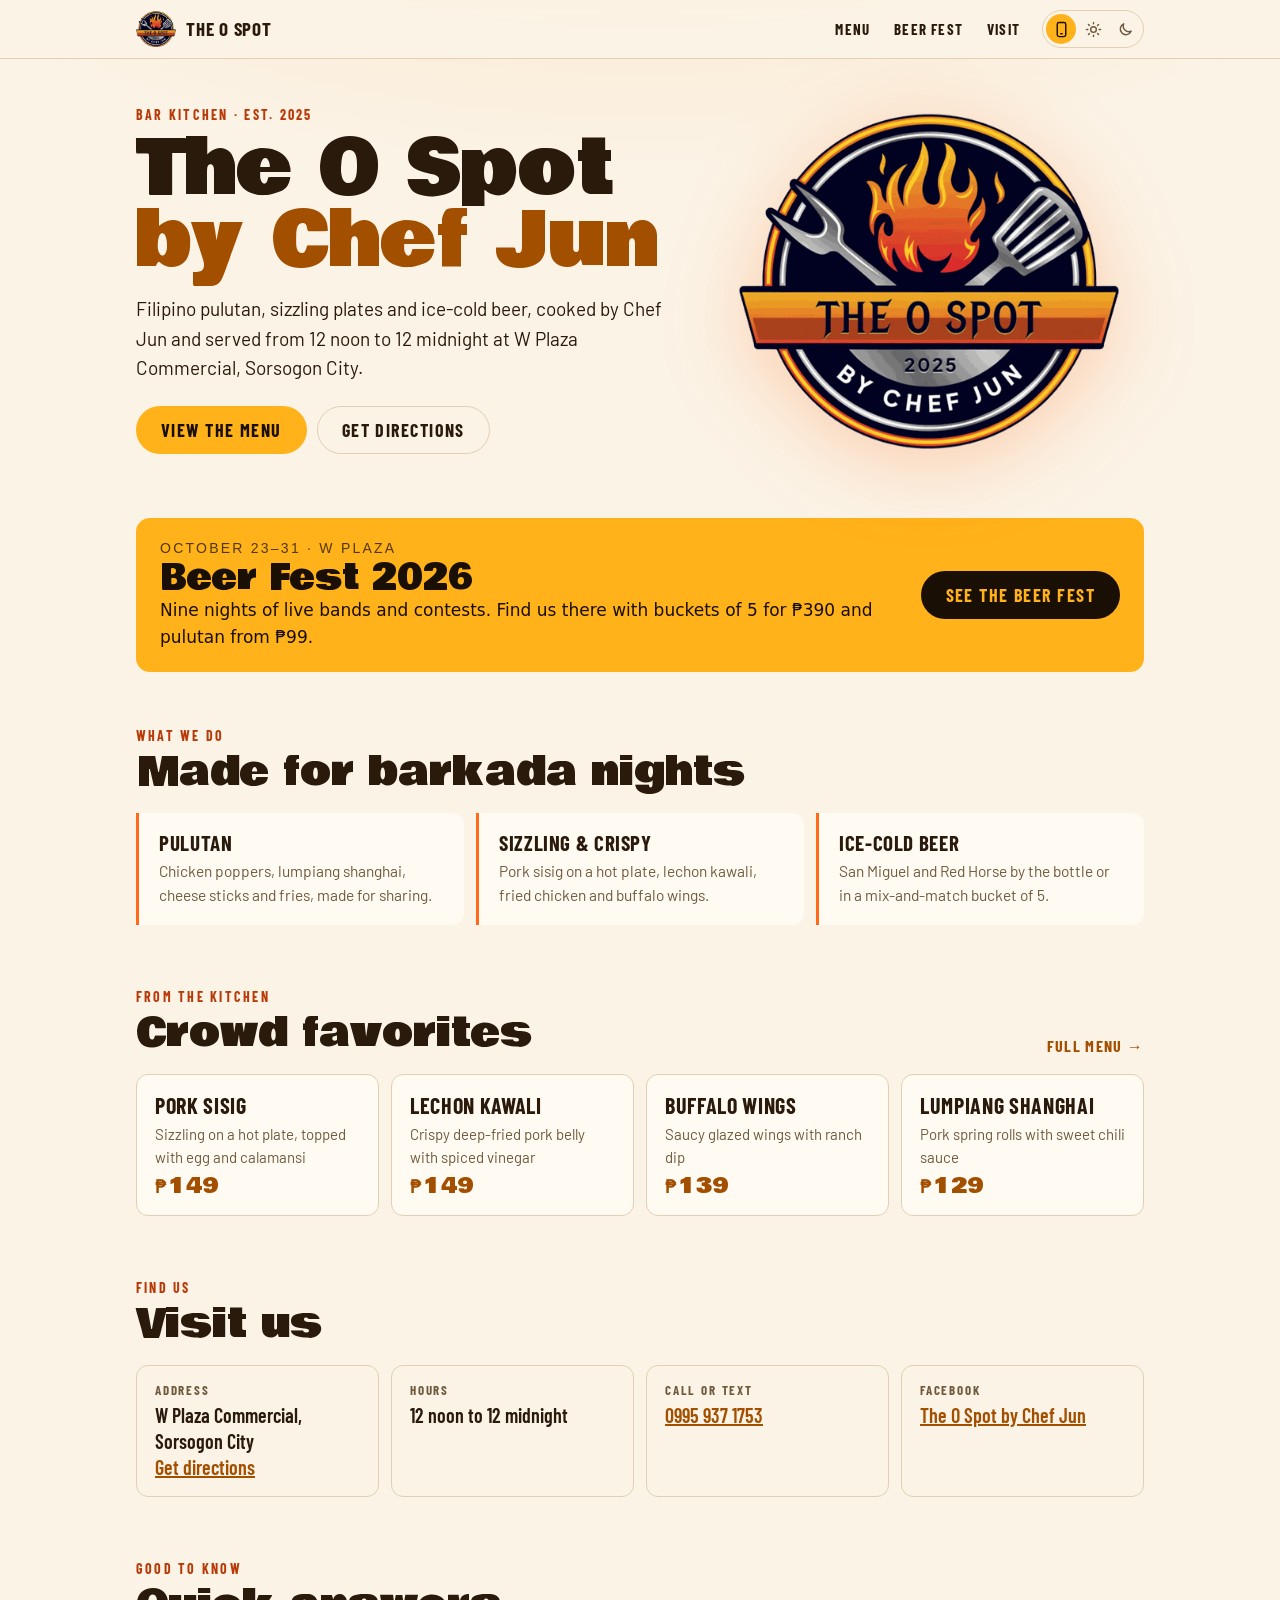
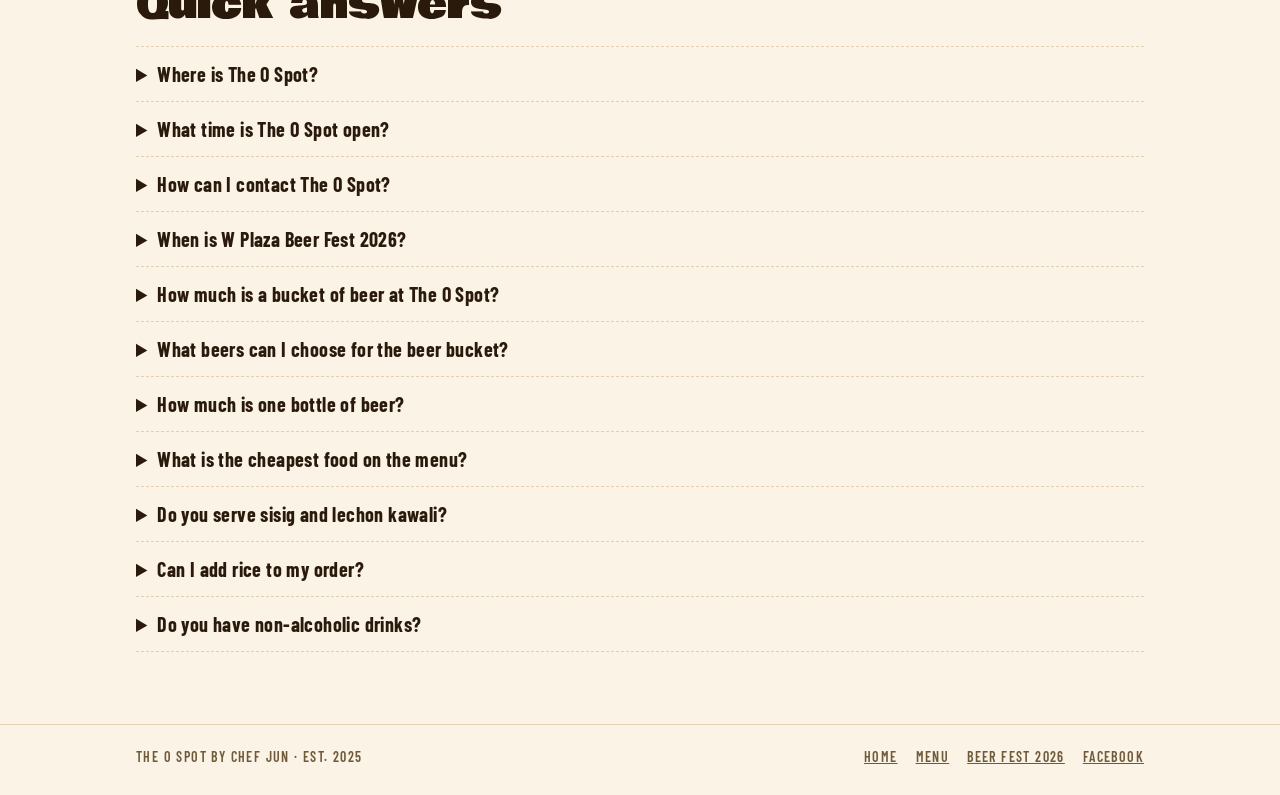
==== commit aef79acb: "Beer Fest page: W Plaza Beer Fest 2026 dates, nightly lineup and Event data; add Sorsogon City to ad" ====
--- a/index.html
+++ b/index.html
@@ -4,14 +4,14 @@
 <meta charset="utf-8">
 <meta name="viewport" content="width=device-width, initial-scale=1, viewport-fit=cover">
 <title>The O Spot by Chef Jun | Pulutan, Sizzling Plates &amp; Beer</title>
-<meta name="description" content="The O Spot by Chef Jun is a bar kitchen at W Plaza Commercial serving Filipino pulutan, sizzling sisig, lechon kawali and ice-cold beer, open 12 noon to 12 midnight.">
+<meta name="description" content="The O Spot by Chef Jun is a bar kitchen at W Plaza Commercial, Sorsogon City, serving Filipino pulutan, sizzling sisig, lechon kawali and ice-cold beer, open 12 noon to 12 midnight.">
 <link rel="canonical" href="https://dhanmarlanortiz.github.io/theospot/">
 <meta name="robots" content="index, follow, max-image-preview:large">
 <meta property="og:type" content="website">
 <meta property="og:site_name" content="The O Spot by Chef Jun">
 <meta property="og:locale" content="en_PH">
 <meta property="og:title" content="The O Spot by Chef Jun | Pulutan, Sizzling Plates &amp; Beer">
-<meta property="og:description" content="The O Spot by Chef Jun is a bar kitchen at W Plaza Commercial serving Filipino pulutan, sizzling sisig, lechon kawali and ice-cold beer, open 12 noon to 12 midnight.">
+<meta property="og:description" content="The O Spot by Chef Jun is a bar kitchen at W Plaza Commercial, Sorsogon City, serving Filipino pulutan, sizzling sisig, lechon kawali and ice-cold beer, open 12 noon to 12 midnight.">
 <meta property="og:url" content="https://dhanmarlanortiz.github.io/theospot/">
 <meta property="og:image" content="https://dhanmarlanortiz.github.io/theospot/assets/og-image.jpg">
 <meta property="og:image:secure_url" content="https://dhanmarlanortiz.github.io/theospot/assets/og-image.jpg">
@@ -21,7 +21,7 @@
 <meta property="og:image:alt" content="The O Spot by Chef Jun logo">
 <meta name="twitter:card" content="summary_large_image">
 <meta name="twitter:title" content="The O Spot by Chef Jun | Pulutan, Sizzling Plates &amp; Beer">
-<meta name="twitter:description" content="The O Spot by Chef Jun is a bar kitchen at W Plaza Commercial serving Filipino pulutan, sizzling sisig, lechon kawali and ice-cold beer, open 12 noon to 12 midnight.">
+<meta name="twitter:description" content="The O Spot by Chef Jun is a bar kitchen at W Plaza Commercial, Sorsogon City, serving Filipino pulutan, sizzling sisig, lechon kawali and ice-cold beer, open 12 noon to 12 midnight.">
 <meta name="twitter:image" content="https://dhanmarlanortiz.github.io/theospot/assets/og-image.jpg">
 <link rel="icon" href="favicon.ico" sizes="any">
 <link rel="icon" type="image/png" sizes="32x32" href="assets/favicon-32.png">
@@ -78,6 +78,8 @@
    "address": {
     "@type": "PostalAddress",
     "streetAddress": "W Plaza Commercial",
+    "addressLocality": "Sorsogon City",
+    "addressRegion": "Sorsogon",
     "addressCountry": "PH"
    },
    "geo": {
@@ -125,7 +127,7 @@
      "name": "Where is The O Spot?",
      "acceptedAnswer": {
       "@type": "Answer",
-      "text": "The O Spot by Chef Jun is at W Plaza Commercial. Use the Google Maps link for directions."
+      "text": "The O Spot by Chef Jun is at W Plaza Commercial, Sorsogon City. Use the Google Maps link for directions."
      }
     },
     {
@@ -142,6 +144,14 @@
      "acceptedAnswer": {
       "@type": "Answer",
       "text": "Call or text 0995 937 1753, or message the Facebook page."
+     }
+    },
+    {
+     "@type": "Question",
+     "name": "When is W Plaza Beer Fest 2026?",
+     "acceptedAnswer": {
+      "@type": "Answer",
+      "text": "W Plaza Beer Fest 2026 runs for 9 nights, October 23 to 31, 2026, from 4 PM to 12 midnight at W Plaza, Sorsogon City. The O Spot is serving food and beer all fest long."
      }
     },
     {
@@ -227,7 +237,7 @@
     <div>
       <p class="eyebrow">Bar kitchen · Est. 2025</p>
       <h1>The O Spot <span>by Chef Jun</span></h1>
-      <p class="lead">Filipino pulutan, sizzling plates and ice-cold beer, cooked by Chef Jun and served from 12 noon to 12 midnight at W Plaza Commercial.</p>
+      <p class="lead">Filipino pulutan, sizzling plates and ice-cold beer, cooked by Chef Jun and served from 12 noon to 12 midnight at W Plaza Commercial, Sorsogon City.</p>
       <div class="actions">
         <a class="btn btn-primary" href="menu/">View the menu</a>
         <a class="btn btn-ghost" href="https://www.google.com/maps/place/W+Plaza+Commercial/@12.9922012,124.0224129,1058m/data=!3m2!1e3!4b1!4m6!3m5!1s0x33a0ef007dd5b9c7:0x67f7fab3412676c0!8m2!3d12.9922012!4d124.0249878!16s%2Fg%2F11ldqmd6lp" target="_blank" rel="noopener">Get directions</a>
@@ -238,9 +248,9 @@
 
   <aside class="fest" aria-label="Beer Fest 2026">
     <div>
-      <p class="eyebrow">Now on</p>
+      <p class="eyebrow">October 23–31 · W Plaza</p>
       <h2>Beer Fest 2026</h2>
-      <p>Mix &amp; match any 5 bottles for ₱390, with pulutan from ₱99.</p>
+      <p>Nine nights of live bands and contests. Find us there with buckets of 5 for ₱390 and pulutan from ₱99.</p>
     </div>
     <a class="btn" href="beerfest-2026/">See the Beer Fest</a>
   </aside>
@@ -270,7 +280,7 @@
   <section class="section visit" id="visit" aria-labelledby="visit-title">
     <div class="section-head"><div><p class="eyebrow">Find us</p><h2 id="visit-title">Visit us</h2></div></div>
     <dl>
-      <div><dt>Address</dt><dd>W Plaza Commercial<br><a href="https://www.google.com/maps/place/W+Plaza+Commercial/@12.9922012,124.0224129,1058m/data=!3m2!1e3!4b1!4m6!3m5!1s0x33a0ef007dd5b9c7:0x67f7fab3412676c0!8m2!3d12.9922012!4d124.0249878!16s%2Fg%2F11ldqmd6lp" target="_blank" rel="noopener">Get directions</a></dd></div>
+      <div><dt>Address</dt><dd>W Plaza Commercial, Sorsogon City<br><a href="https://www.google.com/maps/place/W+Plaza+Commercial/@12.9922012,124.0224129,1058m/data=!3m2!1e3!4b1!4m6!3m5!1s0x33a0ef007dd5b9c7:0x67f7fab3412676c0!8m2!3d12.9922012!4d124.0249878!16s%2Fg%2F11ldqmd6lp" target="_blank" rel="noopener">Get directions</a></dd></div>
       <div><dt>Hours</dt><dd>12 noon to 12 midnight</dd></div>
       <div><dt>Call or text</dt><dd><a href="tel:+639959371753">0995 937 1753</a></dd></div>
       <div><dt>Facebook</dt><dd><a href="https://www.facebook.com/profile.php?id=61582325510335" target="_blank" rel="noopener">The O Spot by Chef Jun</a></dd></div>
@@ -279,9 +289,10 @@
 
   <section class="section faq" id="faq" aria-labelledby="faq-title">
     <div class="section-head"><div><p class="eyebrow">Good to know</p><h2 id="faq-title">Quick answers</h2></div></div>
-    <details><summary>Where is The O Spot?</summary><p>The O Spot by Chef Jun is at W Plaza Commercial. Use the Google Maps link for directions.</p></details>
+    <details><summary>Where is The O Spot?</summary><p>The O Spot by Chef Jun is at W Plaza Commercial, Sorsogon City. Use the Google Maps link for directions.</p></details>
     <details><summary>What time is The O Spot open?</summary><p>The O Spot is open from 12 noon to 12 midnight.</p></details>
     <details><summary>How can I contact The O Spot?</summary><p>Call or text 0995 937 1753, or message the Facebook page.</p></details>
+    <details><summary>When is W Plaza Beer Fest 2026?</summary><p>W Plaza Beer Fest 2026 runs for 9 nights, October 23 to 31, 2026, from 4 PM to 12 midnight at W Plaza, Sorsogon City. The O Spot is serving food and beer all fest long.</p></details>
     <details><summary>How much is a bucket of beer at The O Spot?</summary><p>The Mix & Match Beer Bucket of 5 is ₱390. That is ₱35 less than buying 5 bottles at ₱85 each.</p></details>
     <details><summary>What beers can I choose for the beer bucket?</summary><p>You can mix any 5 bottles of San Miguel Light, San Miguel Flavored Beer (Apple), San Miguel Pale Pilsen, San Mig Super Dry and Red Horse.</p></details>
     <details><summary>How much is one bottle of beer?</summary><p>A single bottle of beer is ₱85.</p></details>
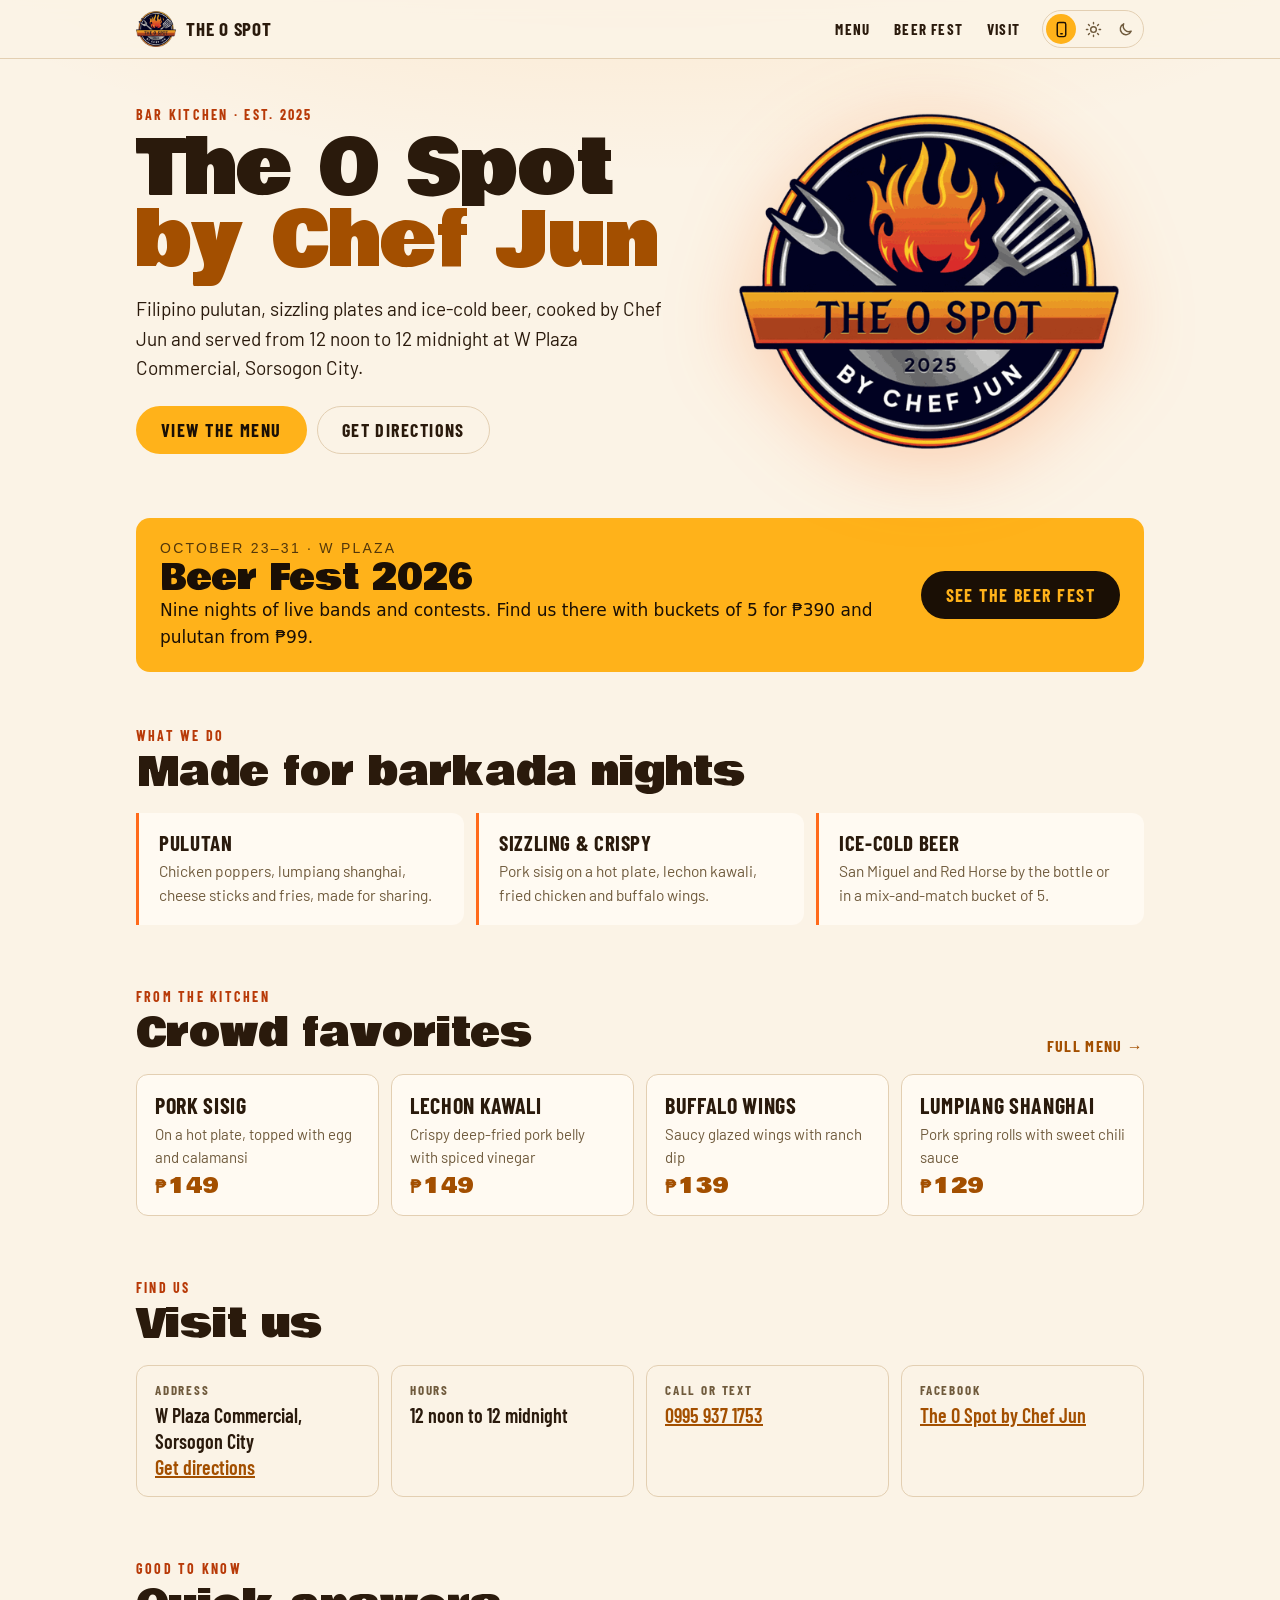
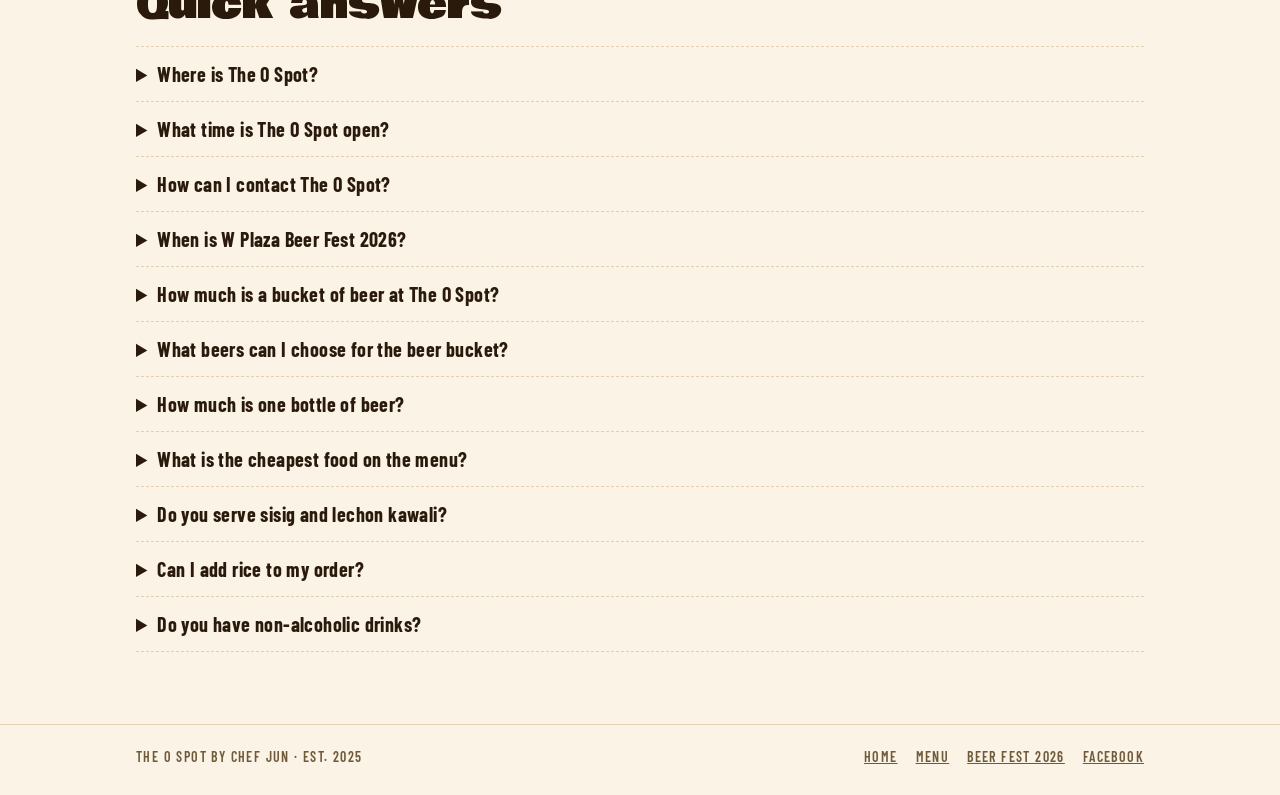
==== commit 4158bdae: "Remove 'sizzling' from Pork Sisig across homepage, Beer Fest page, FAQ and structured data Co-Author" ====
--- a/index.html
+++ b/index.html
@@ -4,14 +4,14 @@
 <meta charset="utf-8">
 <meta name="viewport" content="width=device-width, initial-scale=1, viewport-fit=cover">
 <title>The O Spot by Chef Jun | Pulutan, Sizzling Plates &amp; Beer</title>
-<meta name="description" content="The O Spot by Chef Jun is a bar kitchen at W Plaza Commercial, Sorsogon City, serving Filipino pulutan, sizzling sisig, lechon kawali and ice-cold beer, open 12 noon to 12 midnight.">
+<meta name="description" content="The O Spot by Chef Jun is a bar kitchen at W Plaza Commercial, Sorsogon City, serving Filipino pulutan, pork sisig, lechon kawali and ice-cold beer, open 12 noon to 12 midnight.">
 <link rel="canonical" href="https://dhanmarlanortiz.github.io/theospot/">
 <meta name="robots" content="index, follow, max-image-preview:large">
 <meta property="og:type" content="website">
 <meta property="og:site_name" content="The O Spot by Chef Jun">
 <meta property="og:locale" content="en_PH">
 <meta property="og:title" content="The O Spot by Chef Jun | Pulutan, Sizzling Plates &amp; Beer">
-<meta property="og:description" content="The O Spot by Chef Jun is a bar kitchen at W Plaza Commercial, Sorsogon City, serving Filipino pulutan, sizzling sisig, lechon kawali and ice-cold beer, open 12 noon to 12 midnight.">
+<meta property="og:description" content="The O Spot by Chef Jun is a bar kitchen at W Plaza Commercial, Sorsogon City, serving Filipino pulutan, pork sisig, lechon kawali and ice-cold beer, open 12 noon to 12 midnight.">
 <meta property="og:url" content="https://dhanmarlanortiz.github.io/theospot/">
 <meta property="og:image" content="https://dhanmarlanortiz.github.io/theospot/assets/og-image.jpg">
 <meta property="og:image:secure_url" content="https://dhanmarlanortiz.github.io/theospot/assets/og-image.jpg">
@@ -21,7 +21,7 @@
 <meta property="og:image:alt" content="The O Spot by Chef Jun logo">
 <meta name="twitter:card" content="summary_large_image">
 <meta name="twitter:title" content="The O Spot by Chef Jun | Pulutan, Sizzling Plates &amp; Beer">
-<meta name="twitter:description" content="The O Spot by Chef Jun is a bar kitchen at W Plaza Commercial, Sorsogon City, serving Filipino pulutan, sizzling sisig, lechon kawali and ice-cold beer, open 12 noon to 12 midnight.">
+<meta name="twitter:description" content="The O Spot by Chef Jun is a bar kitchen at W Plaza Commercial, Sorsogon City, serving Filipino pulutan, pork sisig, lechon kawali and ice-cold beer, open 12 noon to 12 midnight.">
 <meta name="twitter:image" content="https://dhanmarlanortiz.github.io/theospot/assets/og-image.jpg">
 <link rel="icon" href="favicon.ico" sizes="any">
 <link rel="icon" type="image/png" sizes="32x32" href="assets/favicon-32.png">
@@ -191,7 +191,7 @@
      "name": "Do you serve sisig and lechon kawali?",
      "acceptedAnswer": {
       "@type": "Answer",
-      "text": "Yes. Sizzling Pork Sisig and Lechon Kawali are ₱149 each."
+      "text": "Yes. Pork Sisig and Lechon Kawali are ₱149 each."
      }
     },
     {
@@ -270,7 +270,7 @@
       <a class="text-link" href="menu/">Full menu →</a>
     </div>
     <ul class="dishes">
-      <li class="dish"><h3>Pork Sisig</h3><p>Sizzling on a hot plate, topped with egg and calamansi</p><span class="price"><b>₱</b>149</span></li>
+      <li class="dish"><h3>Pork Sisig</h3><p>On a hot plate, topped with egg and calamansi</p><span class="price"><b>₱</b>149</span></li>
       <li class="dish"><h3>Lechon Kawali</h3><p>Crispy deep-fried pork belly with spiced vinegar</p><span class="price"><b>₱</b>149</span></li>
       <li class="dish"><h3>Buffalo Wings</h3><p>Saucy glazed wings with ranch dip</p><span class="price"><b>₱</b>139</span></li>
       <li class="dish"><h3>Lumpiang Shanghai</h3><p>Pork spring rolls with sweet chili sauce</p><span class="price"><b>₱</b>129</span></li>
@@ -297,7 +297,7 @@
     <details><summary>What beers can I choose for the beer bucket?</summary><p>You can mix any 5 bottles of San Miguel Light, San Miguel Flavored Beer (Apple), San Miguel Pale Pilsen, San Mig Super Dry and Red Horse.</p></details>
     <details><summary>How much is one bottle of beer?</summary><p>A single bottle of beer is ₱85.</p></details>
     <details><summary>What is the cheapest food on the menu?</summary><p>Chicken Poppers, French Fries and Cheese Stick are ₱99 each.</p></details>
-    <details><summary>Do you serve sisig and lechon kawali?</summary><p>Yes. Sizzling Pork Sisig and Lechon Kawali are ₱149 each.</p></details>
+    <details><summary>Do you serve sisig and lechon kawali?</summary><p>Yes. Pork Sisig and Lechon Kawali are ₱149 each.</p></details>
     <details><summary>Can I add rice to my order?</summary><p>Yes. Rice is available as an add-on for ₱20.</p></details>
     <details><summary>Do you have non-alcoholic drinks?</summary><p>Yes. Softdrinks (Coke, Sprite or Royal) are ₱25 and mineral water is ₱20.</p></details>
   </section>
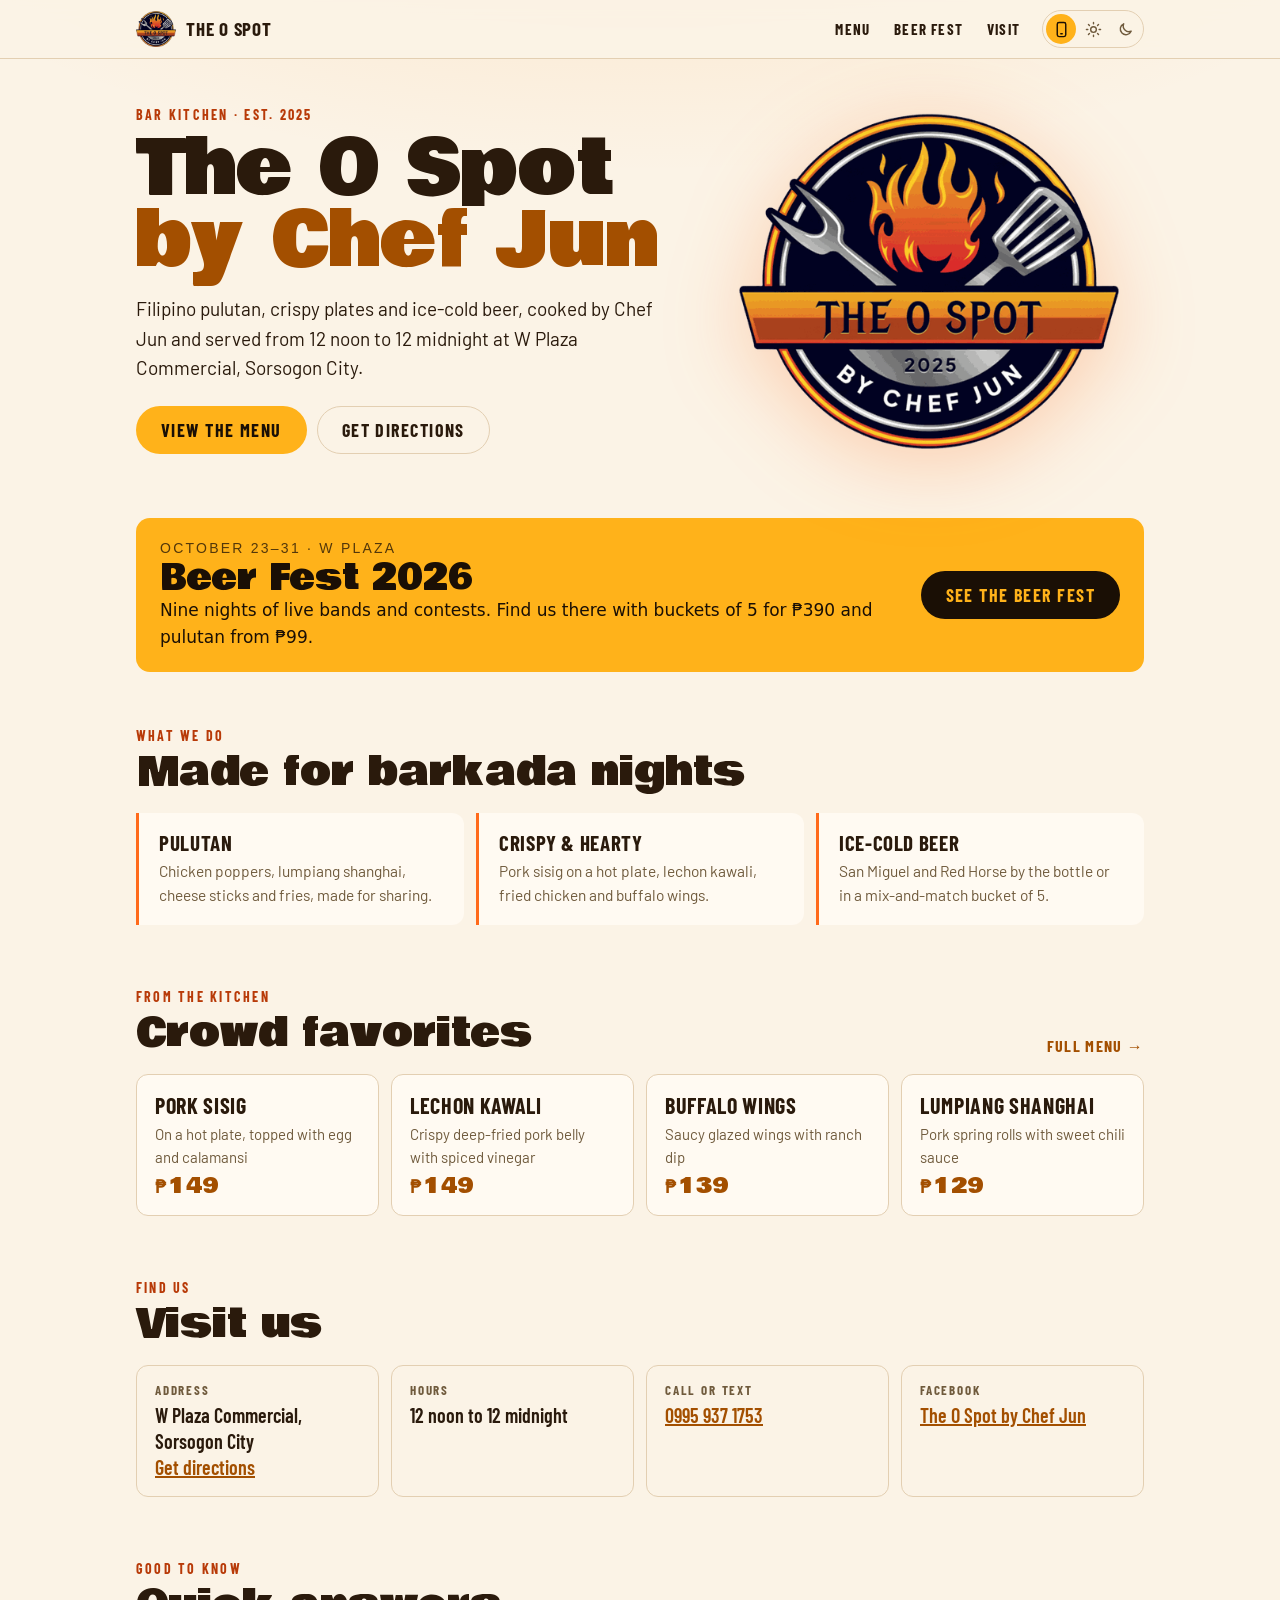
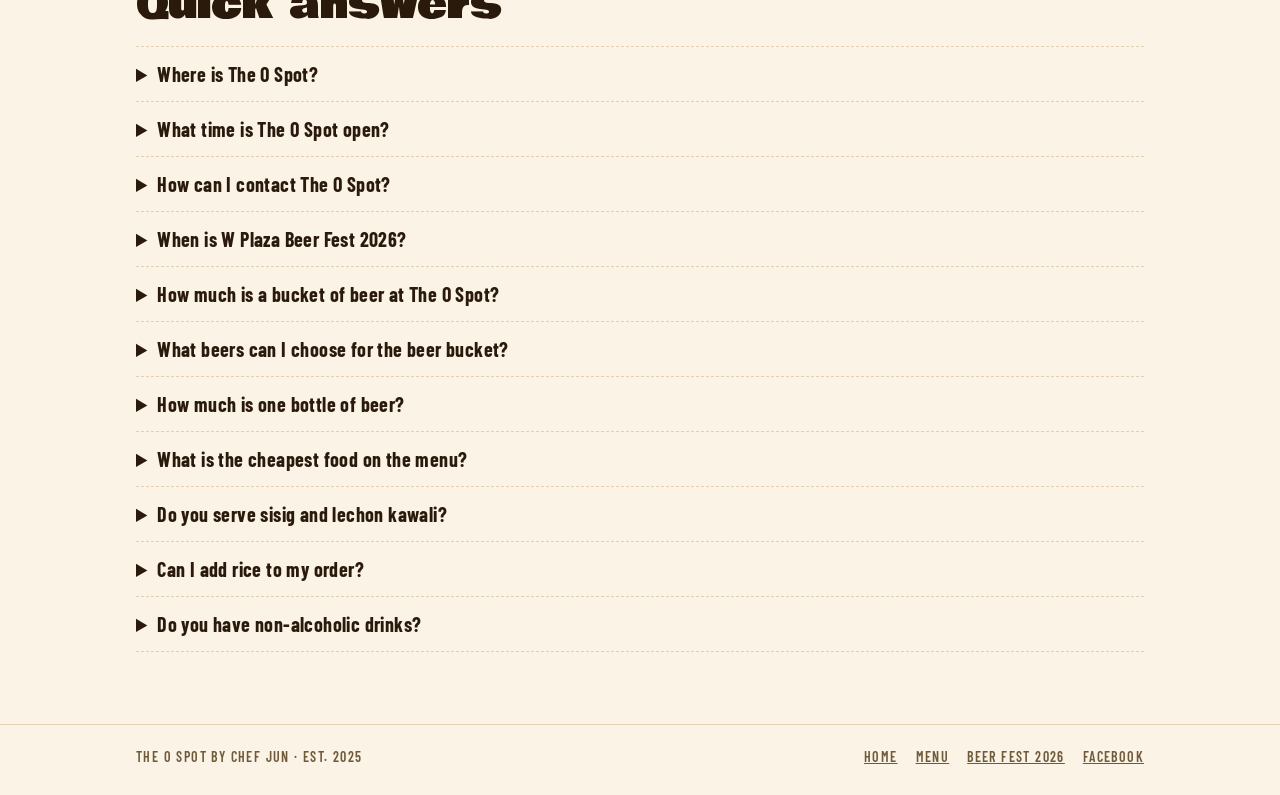
==== commit b476573e: "Remove remaining 'sizzling' wording site-wide Co-Authored-By: Claude Opus 5.5 <noreply@anthropic.com" ====
--- a/index.html
+++ b/index.html
@@ -3,14 +3,14 @@
 <head>
 <meta charset="utf-8">
 <meta name="viewport" content="width=device-width, initial-scale=1, viewport-fit=cover">
-<title>The O Spot by Chef Jun | Pulutan, Sizzling Plates &amp; Beer</title>
+<title>The O Spot by Chef Jun | Pulutan, Crispy Plates &amp; Beer</title>
 <meta name="description" content="The O Spot by Chef Jun is a bar kitchen at W Plaza Commercial, Sorsogon City, serving Filipino pulutan, pork sisig, lechon kawali and ice-cold beer, open 12 noon to 12 midnight.">
 <link rel="canonical" href="https://dhanmarlanortiz.github.io/theospot/">
 <meta name="robots" content="index, follow, max-image-preview:large">
 <meta property="og:type" content="website">
 <meta property="og:site_name" content="The O Spot by Chef Jun">
 <meta property="og:locale" content="en_PH">
-<meta property="og:title" content="The O Spot by Chef Jun | Pulutan, Sizzling Plates &amp; Beer">
+<meta property="og:title" content="The O Spot by Chef Jun | Pulutan, Crispy Plates &amp; Beer">
 <meta property="og:description" content="The O Spot by Chef Jun is a bar kitchen at W Plaza Commercial, Sorsogon City, serving Filipino pulutan, pork sisig, lechon kawali and ice-cold beer, open 12 noon to 12 midnight.">
 <meta property="og:url" content="https://dhanmarlanortiz.github.io/theospot/">
 <meta property="og:image" content="https://dhanmarlanortiz.github.io/theospot/assets/og-image.jpg">
@@ -20,7 +20,7 @@
 <meta property="og:image:height" content="630">
 <meta property="og:image:alt" content="The O Spot by Chef Jun logo">
 <meta name="twitter:card" content="summary_large_image">
-<meta name="twitter:title" content="The O Spot by Chef Jun | Pulutan, Sizzling Plates &amp; Beer">
+<meta name="twitter:title" content="The O Spot by Chef Jun | Pulutan, Crispy Plates &amp; Beer">
 <meta name="twitter:description" content="The O Spot by Chef Jun is a bar kitchen at W Plaza Commercial, Sorsogon City, serving Filipino pulutan, pork sisig, lechon kawali and ice-cold beer, open 12 noon to 12 midnight.">
 <meta name="twitter:image" content="https://dhanmarlanortiz.github.io/theospot/assets/og-image.jpg">
 <link rel="icon" href="favicon.ico" sizes="any">
@@ -237,7 +237,7 @@
     <div>
       <p class="eyebrow">Bar kitchen · Est. 2025</p>
       <h1>The O Spot <span>by Chef Jun</span></h1>
-      <p class="lead">Filipino pulutan, sizzling plates and ice-cold beer, cooked by Chef Jun and served from 12 noon to 12 midnight at W Plaza Commercial, Sorsogon City.</p>
+      <p class="lead">Filipino pulutan, crispy plates and ice-cold beer, cooked by Chef Jun and served from 12 noon to 12 midnight at W Plaza Commercial, Sorsogon City.</p>
       <div class="actions">
         <a class="btn btn-primary" href="menu/">View the menu</a>
         <a class="btn btn-ghost" href="https://www.google.com/maps/place/W+Plaza+Commercial/@12.9922012,124.0224129,1058m/data=!3m2!1e3!4b1!4m6!3m5!1s0x33a0ef007dd5b9c7:0x67f7fab3412676c0!8m2!3d12.9922012!4d124.0249878!16s%2Fg%2F11ldqmd6lp" target="_blank" rel="noopener">Get directions</a>
@@ -259,7 +259,7 @@
     <div class="section-head"><div><p class="eyebrow">What we do</p><h2 id="what-title">Made for barkada nights</h2></div></div>
     <ul class="pillars">
       <li><h3>Pulutan</h3><p>Chicken poppers, lumpiang shanghai, cheese sticks and fries, made for sharing.</p></li>
-      <li><h3>Sizzling &amp; crispy</h3><p>Pork sisig on a hot plate, lechon kawali, fried chicken and buffalo wings.</p></li>
+      <li><h3>Crispy &amp; hearty</h3><p>Pork sisig on a hot plate, lechon kawali, fried chicken and buffalo wings.</p></li>
       <li><h3>Ice-cold beer</h3><p>San Miguel and Red Horse by the bottle or in a mix-and-match bucket of 5.</p></li>
     </ul>
   </section>
